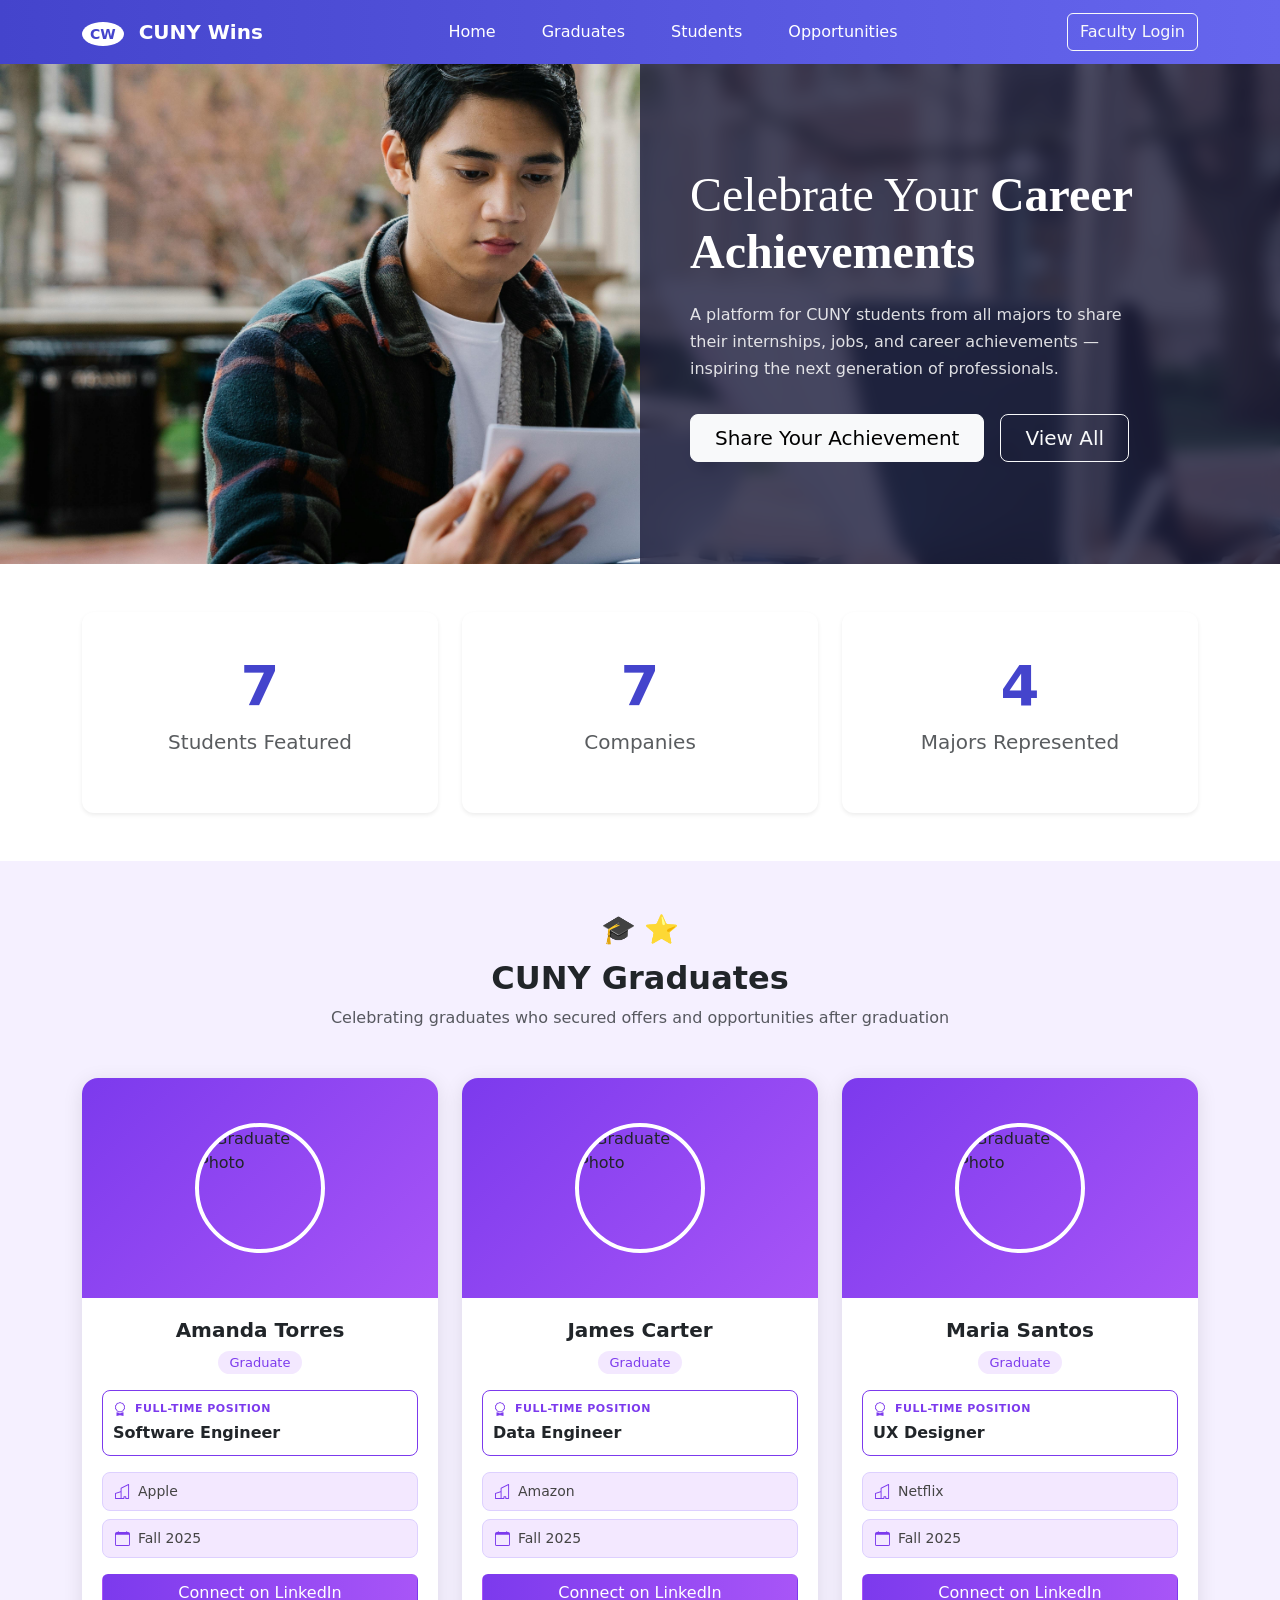
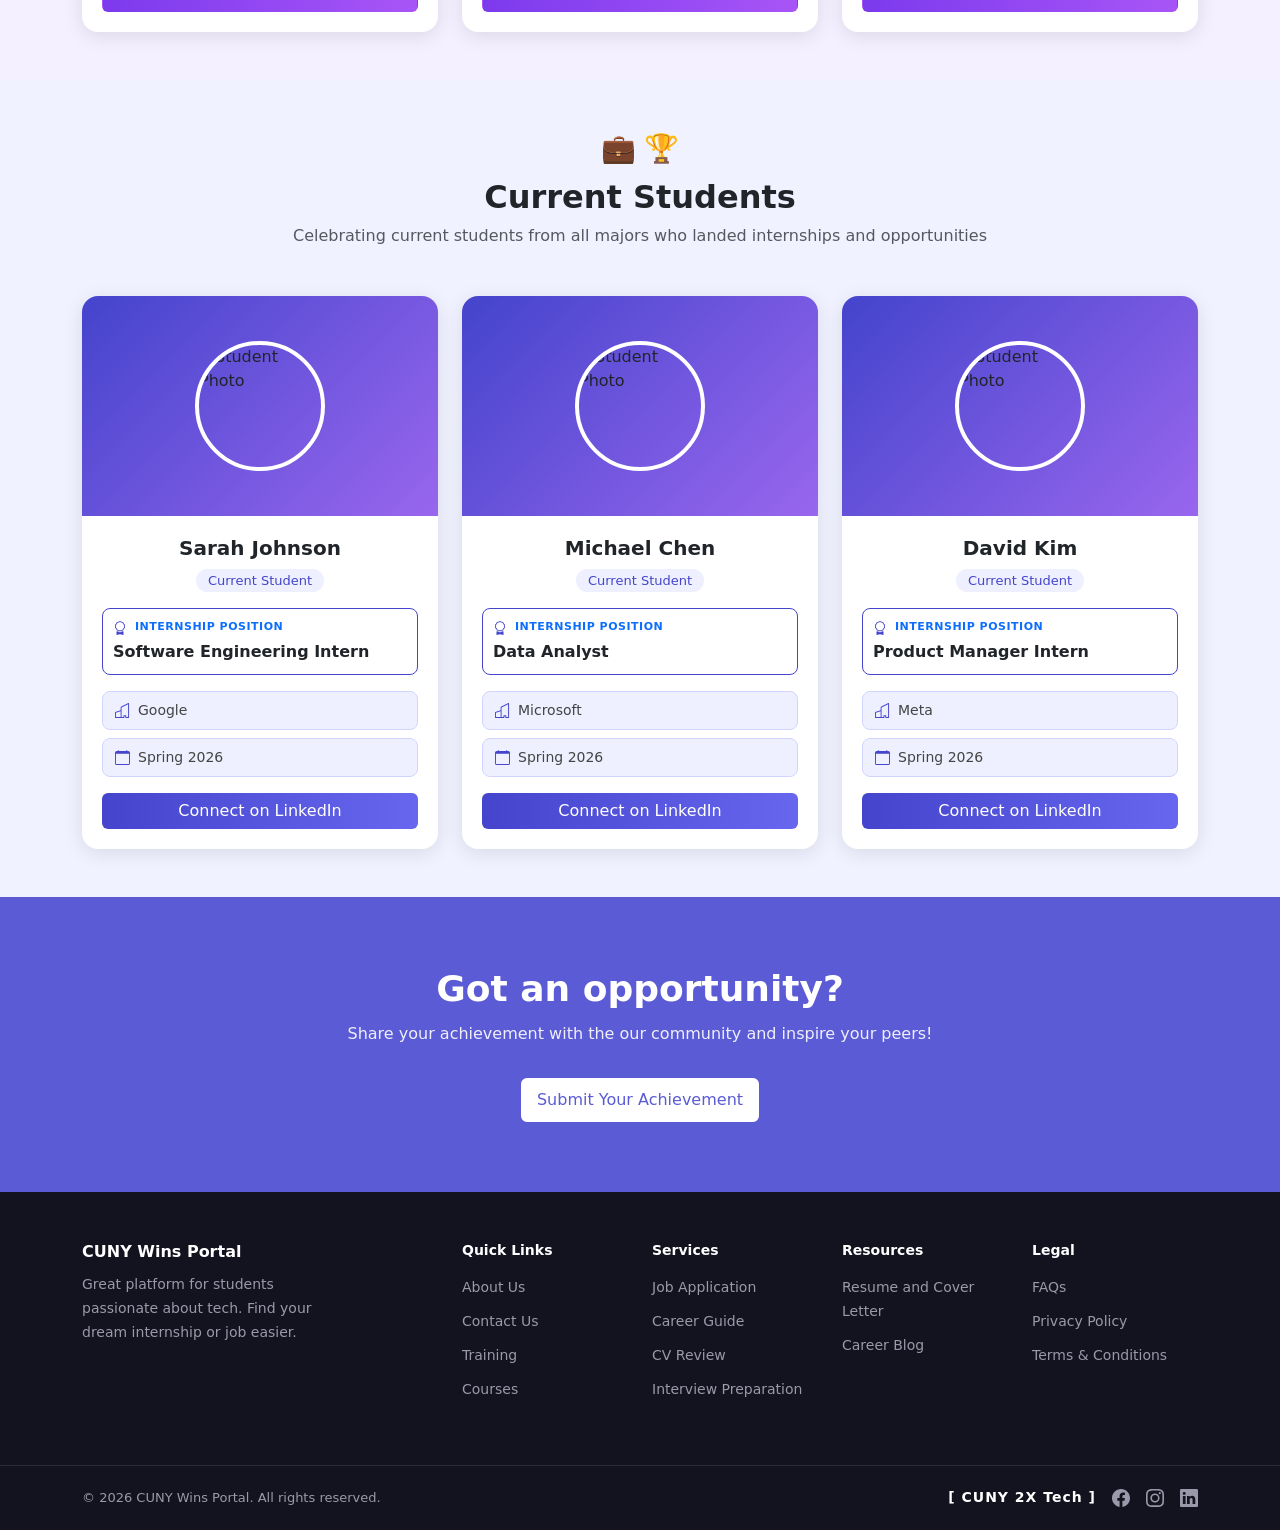
==== index.html @ 423f64ce "Initial commit — CUNY Wins Portal HTML/CSS complete" ====
<!DOCTYPE html>
<html lang="en">
<head>
    <meta charset="UTF-8">
    <meta name="viewport" content="width=device-width, initial-scale=1.0">
    <title>CUNY WINS</title>
    <link rel="stylesheet" href="style.css">
    <link href="https://cdn.jsdelivr.net/npm/bootstrap@5.3.8/dist/css/bootstrap.min.css" rel="stylesheet"
        integrity="sha384-sRIl4kxILFvY47J16cr9ZwB07vP4J8+LH7qKQnuqkuIAvNWLzeN8tE5YBujZqJLB" crossorigin="anonymous">
</head>
<body>

    <!---NAVBAR SECTION-->
    <nav class="navbar navbar-expand-lg" id="mainNavbar">
        <div class="container">
          <a class="navbar-brand" href="#home">
            <span class="cw-logo">CW</span> CUNY Wins
          </a>
          <button class="navbar-toggler" type="button" data-bs-toggle="collapse"
            data-bs-target="#navbarNav" aria-controls="navbarNav"
            aria-expanded="false" aria-label="Toggle navigation">
            <span class="navbar-toggler-icon"></span>
          </button>
          <div class="collapse navbar-collapse" id="navbarNav">
            <ul class="navbar-nav mx-auto">
              <li class="nav-item"><a class="nav-link" href="#home">Home</a></li>
              <li class="nav-item"><a class="nav-link" href="#graduates">Graduates</a></li>
              <li class="nav-item"><a class="nav-link" href="#students">Students</a></li>
              <li class="nav-item"><a class="nav-link" href="#metrics">Opportunities</a></li>
            </ul>
            <a href="login.html" class="btn btn-outline-light">Faculty Login</a>
          </div>
        </div>
    </nav>

    <!---HERO SECTION-->
    <section id="home" class="hero-section">
        <div class="container-fluid px-0">
            <div class="row g-0" style="min-height: 500px;">
                <div class="col-md-6 hero-left"></div>
                <div class="col-md-6 hero-right">
                    <div class="hero-content">
                        <h1 class="hero-title">
                            Celebrate Your <span class="hero-title-bold">Career Achievements</span>
                        </h1>
                        <p class="hero-description">
                            A platform for CUNY students from all majors to share 
                            their internships, jobs, and career achievements — 
                            inspiring the next generation of professionals.
                        </p>
                        <div class="d-flex gap-3">
                            <a href="submit.html" class="btn btn-light btn-lg px-4">Share Your Achievement</a>
                            <a href="#students" class="btn btn-outline-light btn-lg px-4">View All</a>
                        </div>
                    </div>
                </div>
            </div>
        </div>
    </section>

    <!-- METRICS SECTION -->
    <section id="metrics" class="py-5">
        <div class="container">
            <div class="row text-center g-4">
                <div class="col-md-4">
                    <div class="card border-0 shadow-sm p-4">
                        <div class="card-body">
                            <h1 class="fw-bold display-4 metric-number">7</h1>
                            <p class="text-muted fs-5">Students Featured</p>
                        </div>
                    </div>
                </div>
                <div class="col-md-4">
                    <div class="card border-0 shadow-sm p-4">
                        <div class="card-body">
                            <h1 class="fw-bold display-4 metric-number">7</h1>
                            <p class="text-muted fs-5">Companies</p>
                        </div>
                    </div>
                </div>
                <div class="col-md-4">
                    <div class="card border-0 shadow-sm p-4">
                        <div class="card-body">
                            <h1 class="fw-bold display-4 metric-number">4</h1>
                            <p class="text-muted fs-5">Majors Represented</p>
                        </div>
                    </div>
                </div>
            </div>
        </div>
    </section>

    <!-- GRADUATES SECTION -->
    <section id="graduates" class="py-5">
        <div class="container">
            <div class="text-center mb-5">
                <span class="fs-3">🎓 ⭐</span>
                <h2 class="fw-bold mt-2">CUNY Graduates</h2>
                <p class="text-muted">Celebrating graduates who secured offers and opportunities after graduation</p>
            </div>
            <div class="row g-4">

                <!-- Graduate Card 1 -->
                <div class="col-md-4">
                    <div class="graduate-card">
                        <div class="grad-card-top">
                            <img src="https://randomuser.me/api/portraits/women/68.jpg" alt="Graduate Photo" class="student-photo">
                        </div>
                        <div class="card-bottom">
                            <h5 class="fw-bold">Amanda Torres</h5>
                            <span class="badge-graduate">Graduate</span>
                            <div class="opportunity-box-grad mt-3">
                                <div class="d-flex align-items-center gap-2 mb-1">
                                    <svg xmlns="http://www.w3.org/2000/svg" width="14" height="14" fill="#7c3aed" viewBox="0 0 16 16">
                                        <path d="M9.669.864 8 0 6.331.864l-1.858.282-.842 1.68-1.337 1.32L2.6 6l-.306 1.854 1.337 1.32.842 1.68 1.858.282L8 12l1.669-.864 1.858-.282.842-1.68 1.337-1.32L13.4 6l.306-1.854-1.337-1.32-.842-1.68zm1.196 1.193.684 1.365 1.086 1.072L12.387 6l.248 1.506-1.086 1.072-.684 1.365-1.51.229L8 10.874l-1.355-.702-1.51-.229-.684-1.365-1.086-1.072L3.614 6l-.25-1.506 1.087-1.072.684-1.365 1.51-.229L8 1.126l1.356.702z"/>
                                        <path d="M4 11.794V16l4-1 4 1v-4.206l-2.018.306L8 13.126 6.018 12.1z"/>
                                    </svg>
                                    <small class="fw-bold grad-label" style="font-size: 11px; letter-spacing: 0.5px;">FULL-TIME POSITION</small>
                                </div>
                                <p class="fw-bold mb-0">Software Engineer</p>
                            </div>
                            <div class="card-info-row card-info-grad mt-3">
                                <svg xmlns="http://www.w3.org/2000/svg" width="15" height="15" fill="#7c3aed" viewBox="0 0 16 16">
                                    <path d="M14.763.075A.5.5 0 0 1 15 .5v15a.5.5 0 0 1-.5.5h-3a.5.5 0 0 1-.5-.5V14h-1v1.5a.5.5 0 0 1-.5.5h-9a.5.5 0 0 1-.5-.5V10a.5.5 0 0 1 .342-.474L6 7.64V4.5a.5.5 0 0 1 .276-.447l8-4a.5.5 0 0 1 .487.022M6 8.694 1 10.36V15h5zM7 15h2v-1.5a.5.5 0 0 1 .5-.5h2a.5.5 0 0 1 .5.5V15h2V1.309l-7 3.5z"/>
                                </svg>
                                <span>Apple</span>
                            </div>
                            <div class="card-info-row card-info-grad mt-2 mb-3">
                                <svg xmlns="http://www.w3.org/2000/svg" width="15" height="15" fill="#7c3aed" viewBox="0 0 16 16">
                                    <path d="M3.5 0a.5.5 0 0 1 .5.5V1h8V.5a.5.5 0 0 1 1 0V1h1a2 2 0 0 1 2 2v11a2 2 0 0 1-2 2H2a2 2 0 0 1-2-2V3a2 2 0 0 1 2-2h1V.5a.5.5 0 0 1 .5-.5M1 4v10a1 1 0 0 0 1 1h12a1 1 0 0 0 1-1V4z"/>
                                </svg>
                                <span>Fall 2025</span>
                            </div>
                            <a href="#" class="btn btn-grad w-100">Connect on LinkedIn</a>
                        </div>
                    </div>
                </div>

                <!-- Graduate Card 2 -->
                <div class="col-md-4">
                    <div class="graduate-card">
                        <div class="grad-card-top">
                            <img src="https://randomuser.me/api/portraits/men/78.jpg" alt="Graduate Photo" class="student-photo">
                        </div>
                        <div class="card-bottom">
                            <h5 class="fw-bold">James Carter</h5>
                            <span class="badge-graduate">Graduate</span>
                            <div class="opportunity-box-grad mt-3">
                                <div class="d-flex align-items-center gap-2 mb-1">
                                    <svg xmlns="http://www.w3.org/2000/svg" width="14" height="14" fill="#7c3aed" viewBox="0 0 16 16">
                                        <path d="M9.669.864 8 0 6.331.864l-1.858.282-.842 1.68-1.337 1.32L2.6 6l-.306 1.854 1.337 1.32.842 1.68 1.858.282L8 12l1.669-.864 1.858-.282.842-1.68 1.337-1.32L13.4 6l.306-1.854-1.337-1.32-.842-1.68zm1.196 1.193.684 1.365 1.086 1.072L12.387 6l.248 1.506-1.086 1.072-.684 1.365-1.51.229L8 10.874l-1.355-.702-1.51-.229-.684-1.365-1.086-1.072L3.614 6l-.25-1.506 1.087-1.072.684-1.365 1.51-.229L8 1.126l1.356.702z"/>
                                        <path d="M4 11.794V16l4-1 4 1v-4.206l-2.018.306L8 13.126 6.018 12.1z"/>
                                    </svg>
                                    <small class="fw-bold grad-label" style="font-size: 11px; letter-spacing: 0.5px;">FULL-TIME POSITION</small>
                                </div>
                                <p class="fw-bold mb-0">Data Engineer</p>
                            </div>
                            <div class="card-info-row card-info-grad mt-3">
                                <svg xmlns="http://www.w3.org/2000/svg" width="15" height="15" fill="#7c3aed" viewBox="0 0 16 16">
                                    <path d="M14.763.075A.5.5 0 0 1 15 .5v15a.5.5 0 0 1-.5.5h-3a.5.5 0 0 1-.5-.5V14h-1v1.5a.5.5 0 0 1-.5.5h-9a.5.5 0 0 1-.5-.5V10a.5.5 0 0 1 .342-.474L6 7.64V4.5a.5.5 0 0 1 .276-.447l8-4a.5.5 0 0 1 .487.022M6 8.694 1 10.36V15h5zM7 15h2v-1.5a.5.5 0 0 1 .5-.5h2a.5.5 0 0 1 .5.5V15h2V1.309l-7 3.5z"/>
                                </svg>
                                <span>Amazon</span>
                            </div>
                            <div class="card-info-row card-info-grad mt-2 mb-3">
                                <svg xmlns="http://www.w3.org/2000/svg" width="15" height="15" fill="#7c3aed" viewBox="0 0 16 16">
                                    <path d="M3.5 0a.5.5 0 0 1 .5.5V1h8V.5a.5.5 0 0 1 1 0V1h1a2 2 0 0 1 2 2v11a2 2 0 0 1-2 2H2a2 2 0 0 1-2-2V3a2 2 0 0 1 2-2h1V.5a.5.5 0 0 1 .5-.5M1 4v10a1 1 0 0 0 1 1h12a1 1 0 0 0 1-1V4z"/>
                                </svg>
                                <span>Fall 2025</span>
                            </div>
                            <a href="#" class="btn btn-grad w-100">Connect on LinkedIn</a>
                        </div>
                    </div>
                </div>

                <!-- Graduate Card 3 -->
                <div class="col-md-4">
                    <div class="graduate-card">
                        <div class="grad-card-top">
                            <img src="https://randomuser.me/api/portraits/women/90.jpg" alt="Graduate Photo" class="student-photo">
                        </div>
                        <div class="card-bottom">
                            <h5 class="fw-bold">Maria Santos</h5>
                            <span class="badge-graduate">Graduate</span>
                            <div class="opportunity-box-grad mt-3">
                                <div class="d-flex align-items-center gap-2 mb-1">
                                    <svg xmlns="http://www.w3.org/2000/svg" width="14" height="14" fill="#7c3aed" viewBox="0 0 16 16">
                                        <path d="M9.669.864 8 0 6.331.864l-1.858.282-.842 1.68-1.337 1.32L2.6 6l-.306 1.854 1.337 1.32.842 1.68 1.858.282L8 12l1.669-.864 1.858-.282.842-1.68 1.337-1.32L13.4 6l.306-1.854-1.337-1.32-.842-1.68zm1.196 1.193.684 1.365 1.086 1.072L12.387 6l.248 1.506-1.086 1.072-.684 1.365-1.51.229L8 10.874l-1.355-.702-1.51-.229-.684-1.365-1.086-1.072L3.614 6l-.25-1.506 1.087-1.072.684-1.365 1.51-.229L8 1.126l1.356.702z"/>
                                        <path d="M4 11.794V16l4-1 4 1v-4.206l-2.018.306L8 13.126 6.018 12.1z"/>
                                    </svg>
                                    <small class="fw-bold grad-label" style="font-size: 11px; letter-spacing: 0.5px;">FULL-TIME POSITION</small>
                                </div>
                                <p class="fw-bold mb-0">UX Designer</p>
                            </div>
                            <div class="card-info-row card-info-grad mt-3">
                                <svg xmlns="http://www.w3.org/2000/svg" width="15" height="15" fill="#7c3aed" viewBox="0 0 16 16">
                                    <path d="M14.763.075A.5.5 0 0 1 15 .5v15a.5.5 0 0 1-.5.5h-3a.5.5 0 0 1-.5-.5V14h-1v1.5a.5.5 0 0 1-.5.5h-9a.5.5 0 0 1-.5-.5V10a.5.5 0 0 1 .342-.474L6 7.64V4.5a.5.5 0 0 1 .276-.447l8-4a.5.5 0 0 1 .487.022M6 8.694 1 10.36V15h5zM7 15h2v-1.5a.5.5 0 0 1 .5-.5h2a.5.5 0 0 1 .5.5V15h2V1.309l-7 3.5z"/>
                                </svg>
                                <span>Netflix</span>
                            </div>
                            <div class="card-info-row card-info-grad mt-2 mb-3">
                                <svg xmlns="http://www.w3.org/2000/svg" width="15" height="15" fill="#7c3aed" viewBox="0 0 16 16">
                                    <path d="M3.5 0a.5.5 0 0 1 .5.5V1h8V.5a.5.5 0 0 1 1 0V1h1a2 2 0 0 1 2 2v11a2 2 0 0 1-2 2H2a2 2 0 0 1-2-2V3a2 2 0 0 1 2-2h1V.5a.5.5 0 0 1 .5-.5M1 4v10a1 1 0 0 0 1 1h12a1 1 0 0 0 1-1V4z"/>
                                </svg>
                                <span>Fall 2025</span>
                            </div>
                            <a href="#" class="btn btn-grad w-100">Connect on LinkedIn</a>
                        </div>
                    </div>
                </div>

            </div>
        </div>
    </section>

    <!---STUDENTS CARDS SECTION-->
    <section id="students" class="py-5">
        <div class="container">
            <div class="text-center mb-5">
                <span class="fs-3">💼 🏆</span>
                <h2 class="fw-bold mt-2">Current Students</h2>
                <p class="text-muted">Celebrating current students from all majors who landed internships and opportunities</p>
            </div>
            <div class="row g-4">

                <!-- Card 1 -->
                <div class="col-md-4">
                    <div class="student-card">
                        <div class="card-top">
                            <img src="https://randomuser.me/api/portraits/women/44.jpg" alt="Student Photo" class="student-photo">
                        </div>
                        <div class="card-bottom">
                            <h5 class="fw-bold">Sarah Johnson</h5>
                            <span class="badge-student">Current Student</span>
                            <div class="opportunity-box mt-3">
                                <div class="d-flex align-items-center gap-2 mb-1">
                                    <svg xmlns="http://www.w3.org/2000/svg" width="14" height="14" fill="#4444cc" viewBox="0 0 16 16">
                                        <path d="M9.669.864 8 0 6.331.864l-1.858.282-.842 1.68-1.337 1.32L2.6 6l-.306 1.854 1.337 1.32.842 1.68 1.858.282L8 12l1.669-.864 1.858-.282.842-1.68 1.337-1.32L13.4 6l.306-1.854-1.337-1.32-.842-1.68zm1.196 1.193.684 1.365 1.086 1.072L12.387 6l.248 1.506-1.086 1.072-.684 1.365-1.51.229L8 10.874l-1.355-.702-1.51-.229-.684-1.365-1.086-1.072L3.614 6l-.25-1.506 1.087-1.072.684-1.365 1.51-.229L8 1.126l1.356.702z"/>
                                        <path d="M4 11.794V16l4-1 4 1v-4.206l-2.018.306L8 13.126 6.018 12.1z"/>
                                    </svg>
                                    <small class="text-primary fw-bold" style="font-size: 11px; letter-spacing: 0.5px;">INTERNSHIP POSITION</small>
                                </div>
                                <p class="fw-bold mb-0">Software Engineering Intern</p>
                            </div>
                            <div class="card-info-row card-info-student mt-3">
                                <svg xmlns="http://www.w3.org/2000/svg" width="15" height="15" fill="#4444cc" viewBox="0 0 16 16">
                                    <path d="M14.763.075A.5.5 0 0 1 15 .5v15a.5.5 0 0 1-.5.5h-3a.5.5 0 0 1-.5-.5V14h-1v1.5a.5.5 0 0 1-.5.5h-9a.5.5 0 0 1-.5-.5V10a.5.5 0 0 1 .342-.474L6 7.64V4.5a.5.5 0 0 1 .276-.447l8-4a.5.5 0 0 1 .487.022M6 8.694 1 10.36V15h5zM7 15h2v-1.5a.5.5 0 0 1 .5-.5h2a.5.5 0 0 1 .5.5V15h2V1.309l-7 3.5z"/>
                                </svg>
                                <span>Google</span>
                            </div>
                            <div class="card-info-row card-info-student mt-2 mb-3">
                                <svg xmlns="http://www.w3.org/2000/svg" width="15" height="15" fill="#4444cc" viewBox="0 0 16 16">
                                    <path d="M3.5 0a.5.5 0 0 1 .5.5V1h8V.5a.5.5 0 0 1 1 0V1h1a2 2 0 0 1 2 2v11a2 2 0 0 1-2 2H2a2 2 0 0 1-2-2V3a2 2 0 0 1 2-2h1V.5a.5.5 0 0 1 .5-.5M1 4v10a1 1 0 0 0 1 1h12a1 1 0 0 0 1-1V4z"/>
                                </svg>
                                <span>Spring 2026</span>
                            </div>
                            <a href="#" class="btn btn-primary w-100">Connect on LinkedIn</a>
                        </div>
                    </div>
                </div>

                <!-- Card 2 -->
                <div class="col-md-4">
                    <div class="student-card">
                        <div class="card-top">
                            <img src="https://randomuser.me/api/portraits/men/32.jpg" alt="Student Photo" class="student-photo">
                        </div>
                        <div class="card-bottom">
                            <h5 class="fw-bold">Michael Chen</h5>
                            <span class="badge-student">Current Student</span>
                            <div class="opportunity-box mt-3">
                                <div class="d-flex align-items-center gap-2 mb-1">
                                    <svg xmlns="http://www.w3.org/2000/svg" width="14" height="14" fill="#4444cc" viewBox="0 0 16 16">
                                        <path d="M9.669.864 8 0 6.331.864l-1.858.282-.842 1.68-1.337 1.32L2.6 6l-.306 1.854 1.337 1.32.842 1.68 1.858.282L8 12l1.669-.864 1.858-.282.842-1.68 1.337-1.32L13.4 6l.306-1.854-1.337-1.32-.842-1.68zm1.196 1.193.684 1.365 1.086 1.072L12.387 6l.248 1.506-1.086 1.072-.684 1.365-1.51.229L8 10.874l-1.355-.702-1.51-.229-.684-1.365-1.086-1.072L3.614 6l-.25-1.506 1.087-1.072.684-1.365 1.51-.229L8 1.126l1.356.702z"/>
                                        <path d="M4 11.794V16l4-1 4 1v-4.206l-2.018.306L8 13.126 6.018 12.1z"/>
                                    </svg>
                                    <small class="text-primary fw-bold" style="font-size: 11px; letter-spacing: 0.5px;">INTERNSHIP POSITION</small>
                                </div>
                                <p class="fw-bold mb-0">Data Analyst</p>
                            </div>
                            <div class="card-info-row card-info-student mt-3">
                                <svg xmlns="http://www.w3.org/2000/svg" width="15" height="15" fill="#4444cc" viewBox="0 0 16 16">
                                    <path d="M14.763.075A.5.5 0 0 1 15 .5v15a.5.5 0 0 1-.5.5h-3a.5.5 0 0 1-.5-.5V14h-1v1.5a.5.5 0 0 1-.5.5h-9a.5.5 0 0 1-.5-.5V10a.5.5 0 0 1 .342-.474L6 7.64V4.5a.5.5 0 0 1 .276-.447l8-4a.5.5 0 0 1 .487.022M6 8.694 1 10.36V15h5zM7 15h2v-1.5a.5.5 0 0 1 .5-.5h2a.5.5 0 0 1 .5.5V15h2V1.309l-7 3.5z"/>
                                </svg>
                                <span>Microsoft</span>
                            </div>
                            <div class="card-info-row card-info-student mt-2 mb-3">
                                <svg xmlns="http://www.w3.org/2000/svg" width="15" height="15" fill="#4444cc" viewBox="0 0 16 16">
                                    <path d="M3.5 0a.5.5 0 0 1 .5.5V1h8V.5a.5.5 0 0 1 1 0V1h1a2 2 0 0 1 2 2v11a2 2 0 0 1-2 2H2a2 2 0 0 1-2-2V3a2 2 0 0 1 2-2h1V.5a.5.5 0 0 1 .5-.5M1 4v10a1 1 0 0 0 1 1h12a1 1 0 0 0 1-1V4z"/>
                                </svg>
                                <span>Spring 2026</span>
                            </div>
                            <a href="#" class="btn btn-primary w-100">Connect on LinkedIn</a>
                        </div>
                    </div>
                </div>

                <!-- Card 3 -->
                <div class="col-md-4">
                    <div class="student-card">
                        <div class="card-top">
                            <img src="https://randomuser.me/api/portraits/men/55.jpg" alt="Student Photo" class="student-photo">
                        </div>
                        <div class="card-bottom">
                            <h5 class="fw-bold">David Kim</h5>
                            <span class="badge-student">Current Student</span>
                            <div class="opportunity-box mt-3">
                                <div class="d-flex align-items-center gap-2 mb-1">
                                    <svg xmlns="http://www.w3.org/2000/svg" width="14" height="14" fill="#4444cc" viewBox="0 0 16 16">
                                        <path d="M9.669.864 8 0 6.331.864l-1.858.282-.842 1.68-1.337 1.32L2.6 6l-.306 1.854 1.337 1.32.842 1.68 1.858.282L8 12l1.669-.864 1.858-.282.842-1.68 1.337-1.32L13.4 6l.306-1.854-1.337-1.32-.842-1.68zm1.196 1.193.684 1.365 1.086 1.072L12.387 6l.248 1.506-1.086 1.072-.684 1.365-1.51.229L8 10.874l-1.355-.702-1.51-.229-.684-1.365-1.086-1.072L3.614 6l-.25-1.506 1.087-1.072.684-1.365 1.51-.229L8 1.126l1.356.702z"/>
                                        <path d="M4 11.794V16l4-1 4 1v-4.206l-2.018.306L8 13.126 6.018 12.1z"/>
                                    </svg>
                                    <small class="text-primary fw-bold" style="font-size: 11px; letter-spacing: 0.5px;">INTERNSHIP POSITION</small>
                                </div>
                                <p class="fw-bold mb-0">Product Manager Intern</p>
                            </div>
                            <div class="card-info-row card-info-student mt-3">
                                <svg xmlns="http://www.w3.org/2000/svg" width="15" height="15" fill="#4444cc" viewBox="0 0 16 16">
                                    <path d="M14.763.075A.5.5 0 0 1 15 .5v15a.5.5 0 0 1-.5.5h-3a.5.5 0 0 1-.5-.5V14h-1v1.5a.5.5 0 0 1-.5.5h-9a.5.5 0 0 1-.5-.5V10a.5.5 0 0 1 .342-.474L6 7.64V4.5a.5.5 0 0 1 .276-.447l8-4a.5.5 0 0 1 .487.022M6 8.694 1 10.36V15h5zM7 15h2v-1.5a.5.5 0 0 1 .5-.5h2a.5.5 0 0 1 .5.5V15h2V1.309l-7 3.5z"/>
                                </svg>
                                <span>Meta</span>
                            </div>
                            <div class="card-info-row card-info-student mt-2 mb-3">
                                <svg xmlns="http://www.w3.org/2000/svg" width="15" height="15" fill="#4444cc" viewBox="0 0 16 16">
                                    <path d="M3.5 0a.5.5 0 0 1 .5.5V1h8V.5a.5.5 0 0 1 1 0V1h1a2 2 0 0 1 2 2v11a2 2 0 0 1-2 2H2a2 2 0 0 1-2-2V3a2 2 0 0 1 2-2h1V.5a.5.5 0 0 1 .5-.5M1 4v10a1 1 0 0 0 1 1h12a1 1 0 0 0 1-1V4z"/>
                                </svg>
                                <span>Spring 2026</span>
                            </div>
                            <a href="#" class="btn btn-primary w-100">Connect on LinkedIn</a>
                        </div>
                    </div>
                </div>

            </div>
        </div>
    </section>

    <!-- CTA SECTION -->
    <section id="cta">
        <div class="container text-center">
            <h2 class="cta-title">Got an opportunity?</h2>
            <p class="cta-subtitle">Share your achievement with the our community and inspire your peers!</p>
            <a href="submit.html" class="btn cta-btn">Submit Your Achievement</a>
        </div>
    </section>

    <!-- FOOTER -->
    <footer>
        <div class="footer-main">
            <div class="container">
                <div class="row">
                    <div class="col-lg-3 col-md-6 mb-4">
                        <h5 class="footer-brand">CUNY Wins Portal</h5>
                        <p class="footer-desc">Great platform for students passionate about tech. Find your dream internship or job easier.</p>
                    </div>
                    <div class="col-lg-2 col-md-6 mb-4 offset-lg-1">
                        <h6 class="footer-heading">Quick Links</h6>
                        <ul class="footer-links">
                            <li><a href="#">About Us</a></li>
                            <li><a href="#">Contact Us</a></li>
                            <li><a href="#">Training</a></li>
                            <li><a href="#">Courses</a></li>
                        </ul>
                    </div>
                    <div class="col-lg-2 col-md-6 mb-4">
                        <h6 class="footer-heading">Services</h6>
                        <ul class="footer-links">
                            <li><a href="#">Job Application</a></li>
                            <li><a href="#">Career Guide</a></li>
                            <li><a href="#">CV Review</a></li>
                            <li><a href="#">Interview Preparation</a></li>
                        </ul>
                    </div>
                    <div class="col-lg-2 col-md-6 mb-4">
                        <h6 class="footer-heading">Resources</h6>
                        <ul class="footer-links">
                            <li><a href="#">Resume and Cover Letter</a></li>
                            <li><a href="#">Career Blog</a></li>
                        </ul>
                    </div>
                    <div class="col-lg-2 col-md-6 mb-4">
                        <h6 class="footer-heading">Legal</h6>
                        <ul class="footer-links">
                            <li><a href="#">FAQs</a></li>
                            <li><a href="#">Privacy Policy</a></li>
                            <li><a href="#">Terms &amp; Conditions</a></li>
                        </ul>
                    </div>
                </div>
            </div>
        </div>
        <div class="footer-bottom">
            <div class="container d-flex justify-content-between align-items-center">
                <p class="footer-copy mb-0">© 2026 CUNY Wins Portal. All rights reserved.</p>
                <div class="d-flex align-items-center gap-3">
                    <span class="cuny-logo">[ CUNY 2X Tech ]</span>
                    <a href="#" class="social-icon">
                        <svg xmlns="http://www.w3.org/2000/svg" width="18" height="18" fill="currentColor" viewBox="0 0 16 16">
                            <path d="M16 8.049c0-4.446-3.582-8.05-8-8.05C3.58 0-.002 3.603-.002 8.05c0 4.017 2.926 7.347 6.75 7.951v-5.625h-2.03V8.05H6.75V6.275c0-2.017 1.195-3.131 3.022-3.131.876 0 1.791.157 1.791.157v1.98h-1.009c-.993 0-1.303.621-1.303 1.258v1.51h2.218l-.354 2.326H9.25V16c3.824-.604 6.75-3.934 6.75-7.951"/>
                        </svg>
                    </a>
                    <a href="#" class="social-icon">
                        <svg xmlns="http://www.w3.org/2000/svg" width="18" height="18" fill="currentColor" viewBox="0 0 16 16">
                            <path d="M8 0C5.829 0 5.556.01 4.703.048 3.85.088 3.269.222 2.76.42a3.9 3.9 0 0 0-1.417.923A3.9 3.9 0 0 0 .42 2.76C.222 3.268.087 3.85.048 4.7.01 5.555 0 5.827 0 8.001c0 2.172.01 2.444.048 3.297.04.852.174 1.433.372 1.942.205.526.478.972.923 1.417.444.445.89.719 1.416.923.51.198 1.09.333 1.942.372C5.555 15.99 5.827 16 8 16s2.444-.01 3.298-.048c.851-.04 1.434-.174 1.943-.372a3.9 3.9 0 0 0 1.416-.923c.445-.445.718-.891.923-1.417.197-.509.332-1.09.372-1.942C15.99 10.445 16 10.173 16 8s-.01-2.445-.048-3.299c-.04-.851-.175-1.433-.372-1.941a3.9 3.9 0 0 0-.923-1.417A3.9 3.9 0 0 0 13.24.42c-.51-.198-1.092-.333-1.943-.372C10.443.01 10.172 0 7.998 0zm-.717 1.442h.718c2.136 0 2.389.007 3.232.046.78.035 1.204.166 1.486.275.373.145.64.319.92.599s.453.546.598.92c.11.281.24.705.275 1.485.039.843.047 1.096.047 3.231s-.008 2.389-.047 3.232c-.035.78-.166 1.203-.275 1.485a2.5 2.5 0 0 1-.599.919c-.28.28-.546.453-.92.598-.28.11-.704.24-1.485.276-.843.038-1.096.047-3.232.047s-2.39-.009-3.233-.047c-.78-.036-1.203-.166-1.485-.276a2.5 2.5 0 0 1-.92-.598 2.5 2.5 0 0 1-.6-.92c-.109-.281-.24-.705-.275-1.485-.038-.843-.046-1.096-.046-3.233s.008-2.388.046-3.231c.036-.78.166-1.204.276-1.486.145-.373.319-.64.599-.92s.546-.453.92-.598c.282-.11.705-.24 1.485-.276.738-.034 1.024-.044 2.515-.045zm4.988 1.328a.96.96 0 1 0 0 1.92.96.96 0 0 0 0-1.92m-4.27 1.122a4.109 4.109 0 1 0 0 8.217 4.109 4.109 0 0 0 0-8.217m0 1.441a2.667 2.667 0 1 1 0 5.334 2.667 2.667 0 0 1 0-5.334"/>
                        </svg>
                    </a>
                    <a href="#" class="social-icon">
                        <svg xmlns="http://www.w3.org/2000/svg" width="18" height="18" fill="currentColor" viewBox="0 0 16 16">
                            <path d="M0 1.146C0 .513.526 0 1.175 0h13.65C15.474 0 16 .513 16 1.146v13.708c0 .633-.526 1.146-1.175 1.146H1.175C.526 16 0 15.633 0 14.854zm4.943 12.248V6.169H2.542v7.225zm-1.2-8.212c.837 0 1.358-.554 1.358-1.248-.015-.709-.52-1.248-1.342-1.248S2.4 3.226 2.4 3.934c0 .694.521 1.248 1.327 1.248zm4.908 8.212V9.359c0-.216.016-.432.08-.586.173-.431.568-.878 1.232-.878.869 0 1.216.662 1.216 1.634v3.865h2.401V9.25c0-2.22-1.184-3.252-2.764-3.252-1.274 0-1.845.7-2.165 1.193v.025h-.016l.016-.025V6.169h-2.4c.03.678 0 7.225 0 7.225z"/>
                        </svg>
                    </a>
                </div>
            </div>
        </div>
    </footer>

    <script src="https://cdn.jsdelivr.net/npm/bootstrap@5.3.8/dist/js/bootstrap.bundle.min.js"
        integrity="sha384-FKyoEForCGlyvwx9Hj09JcYn3nv7wiPVlz7YYwJrWVcXK/BmnVDxM+D2scQbITxI"
        crossorigin="anonymous"></script>
</body>
</html>
---- style.css ----
/* ============================================
   NAVBAR
   ============================================ */
   #mainNavbar {
    background: linear-gradient(90deg, #4444cc, #6666ee);
    padding: 12px 0;
  }
  
  .cw-logo {
    background: white;
    color: #4444cc;
    font-weight: 900;
    padding: 4px 8px;
    border-radius: 50%;
    margin-right: 8px;
    font-size: 14px;
  }
  
  .nav-item {
    margin: 0 15px;
  }
  
  .navbar-brand {
    color: white !important;
    font-weight: 700;
  }
  
  .nav-link {
    color: white !important;
  }
  
  .nav-link:hover {
    color: rgba(255, 255, 255, 0.75) !important;
  }
  
  /* ============================================
     HERO SECTION
     ============================================ */
  .hero-section {
    position: relative;
    min-height: 500px;
    display: flex;
    align-items: center;
    overflow: hidden;
  }
  
  .hero-section::before {
    content: '';
    position: absolute;
    top: 0;
    left: 0;
    width: 100%;
    height: 100%;
    background-image: url('./assets/image/hero-bg.jpg');
    background-size: cover;
    background-position: center;
    z-index: 0;
  }
  
  .hero-left {
    position: relative;
    z-index: 1;
    min-height: 500px;
  }
  
  .hero-right {
    position: relative;
    z-index: 1;
    min-height: 500px;
    display: flex;
    align-items: center;
  }
  
  .hero-right::before {
    content: '';
    position: absolute;
    top: 0;
    left: 0;
    width: 100%;
    height: 100%;
    background: rgba(30, 30, 60, 0.80);
    backdrop-filter: blur(8px);
    -webkit-backdrop-filter: blur(8px);
    z-index: -1;
  }
  
  .hero-content {
    padding: 60px 50px;
    position: relative;
    z-index: 2;
  }
  
  .hero-title {
    font-family: Georgia, serif;
    font-size: 48px;
    font-weight: 400;
    color: white;
    line-height: 1.2;
    margin-bottom: 20px;
  }
  
  .hero-title-bold {
    font-weight: 700;
  }
  
  .hero-description {
    font-size: 16px;
    color: rgba(255, 255, 255, 0.85);
    line-height: 1.7;
    margin-bottom: 32px;
    max-width: 450px;
  }
  
  /* ============================================
     METRICS SECTION
     ============================================ */
  .metric-number {
    color: #4444cc;
  }
  
  #metrics .card {
    border-radius: 12px;
    transition: transform 0.2s;
  }
  
  #metrics .card:hover {
    transform: translateY(-5px);
  }
  
  /* ============================================
     GRADUATES SECTION
     ============================================ */
  #graduates {
    background: #f5f0ff;
  }
  
  .graduate-card {
    border-radius: 16px;
    overflow: hidden;
    box-shadow: 0 4px 20px rgba(0, 0, 0, 0.1);
    background: white;
  }
  
  .grad-card-top {
    background: linear-gradient(135deg, #7c3aed, #a855f7);
    padding: 30px;
    display: flex;
    justify-content: center;
    align-items: center;
    height: 220px;
  }
  
  .badge-graduate {
    background: #f3e8ff;
    color: #7c3aed;
    padding: 4px 12px;
    border-radius: 20px;
    font-size: 13px;
  }
  
  .opportunity-box-grad {
    border: 1.5px solid #7c3aed;
    border-radius: 8px;
    padding: 10px;
    text-align: left;
  }
  
  .grad-label {
    color: #7c3aed;
    font-size: 11px;
    letter-spacing: 0.5px;
  }
  
  .btn-grad {
    background: linear-gradient(90deg, #7c3aed, #a855f7);
    color: white !important;
    border: none;
    border-radius: 8px;
  }
  
  .btn-grad:hover {
    background: linear-gradient(90deg, #6d28d9, #9333ea);
    color: white !important;
  }
  
  /* ============================================
     STUDENTS SECTION
     ============================================ */
  #students {
    background: #f0f2ff;
  }
  
  .student-card {
    border-radius: 16px;
    overflow: hidden;
    box-shadow: 0 4px 20px rgba(0, 0, 0, 0.1);
    background: white;
  }
  
  .card-top {
    background: linear-gradient(135deg, #4444cc, #9966ee);
    padding: 30px;
    display: flex;
    justify-content: center;
    align-items: center;
    height: 220px;
  }
  
  .student-photo {
    width: 130px;
    height: 130px;
    border-radius: 50%;
    border: 4px solid white;
    object-fit: cover;
  }
  
  .card-bottom {
    padding: 20px;
    text-align: center;
  }
  
  .badge-student {
    background: #eef0ff;
    color: #4444cc;
    padding: 4px 12px;
    border-radius: 20px;
    font-size: 13px;
  }
  
  .opportunity-box {
    border: 1.5px solid #4444cc;
    border-radius: 8px;
    padding: 10px;
    text-align: left;
  }
  
  /* Company and Date rows — base */
  .card-info-row {
    display: flex;
    align-items: center;
    gap: 8px;
    color: #444;
    font-size: 14px;
    border-radius: 8px;
    padding: 8px 12px;
  }
  
  /* Student cards — light blue background */
  .card-info-student {
    background: #eef0ff;
    border: 1.5px solid #d0d4ff;
  }
  
  /* Graduate cards — light purple background */
  .card-info-grad {
    background: #f3e8ff;
    border: 1.5px solid #ddd0ff;
  }
  
  .btn-primary {
    background: linear-gradient(90deg, #4444cc, #6666ee) !important;
    border: none !important;
    border-radius: 8px;
  }
  
  .btn-primary:hover {
    background: linear-gradient(90deg, #3333bb, #5555dd) !important;
  }
  
  /* ============================================
     CTA SECTION
     ============================================ */
  #cta {
    background: #5b5bd6;
    padding: 70px 0;
    text-align: center;
  }
  
  .cta-title {
    font-size: 36px;
    font-weight: 700;
    color: white;
    margin-bottom: 12px;
  }
  
  .cta-subtitle {
    font-size: 16px;
    color: rgba(255, 255, 255, 0.9);
    margin-bottom: 32px;
  }
  
  .cta-btn {
    background: white !important;
    color: #5b5bd6 !important;
    border: 4px solid white !important;
    padding: 12px 32px;
    font-size: 15px;
    border-radius: 6px;
    transition: all 0.2s;
  }
  
  .cta-btn:hover {
    background: #e8e8e8 !important;
    border-color: #e8e8e8 !important;
    color: #5b5bd6 !important;
  }
  
  /* ============================================
     FOOTER
     ============================================ */
  footer {
    background: #13131f;
  }
  
  .footer-main {
    padding: 50px 0 30px;
  }
  
  .footer-brand {
    color: white;
    font-weight: 700;
    font-size: 16px;
    margin-bottom: 12px;
  }
  
  .footer-desc {
    color: #9999aa;
    font-size: 14px;
    line-height: 1.7;
  }
  
  .footer-heading {
    color: white;
    font-weight: 600;
    font-size: 14px;
    margin-bottom: 16px;
    text-transform: none;
  }
  
  .footer-links {
    list-style: none;
    padding: 0;
    margin: 0;
  }
  
  .footer-links li {
    margin-bottom: 10px;
  }
  
  .footer-links a {
    color: #9999aa;
    text-decoration: none;
    font-size: 14px;
    transition: color 0.2s;
  }
  
  .footer-links a:hover {
    color: white;
  }
  
  .footer-bottom {
    border-top: 1px solid #2a2a3a;
    padding: 20px 0;
  }
  
  .footer-copy {
    color: #9999aa;
    font-size: 13px;
  }
  
  .cuny-logo {
    color: white;
    font-weight: 700;
    font-size: 14px;
    letter-spacing: 1px;
  }
  
  .social-icon {
    color: #9999aa;
    transition: color 0.2s;
  }
  
  .social-icon:hover {
    color: white;
  }
  
  /* ============================================
     RESPONSIVE — MOBILE (0 - 575px)
     ============================================ */
  @media (max-width: 575px) {
  
    .hero-left {
      min-height: 300px;
    }
  
    .hero-right {
      min-height: auto;
    }
  
    .hero-content {
      padding: 40px 24px;
    }
  
    .hero-title {
      font-size: 28px;
    }
  
    .hero-description {
      font-size: 14px;
    }
  
    .hero-content .d-flex {
      flex-direction: column;
      gap: 12px !important;
    }
  
    .hero-content .btn {
      width: 100%;
      text-align: center;
    }
  
    .cta-title {
      font-size: 24px;
    }
  
    .cta-subtitle {
      font-size: 14px;
      padding: 0 10px;
    }
  
    .cta-btn {
      width: 80%;
    }
  
    .footer-bottom .container {
      flex-direction: column;
      gap: 16px;
      text-align: center;
    }
  }
  
  /* ============================================
     RESPONSIVE — TABLET (576px - 991px)
     ============================================ */
  @media (max-width: 991px) {
  
    .hero-title {
      font-size: 36px;
    }
  
    .hero-content {
      padding: 50px 30px;
    }
  
    .footer-bottom .container {
      flex-direction: column;
      gap: 16px;
      text-align: center;
    }
  }
  
  /* ============================================
     RESPONSIVE — LAPTOP (992px - 1199px)
     ============================================ */
  @media (max-width: 1199px) {
  
    .hero-title {
      font-size: 40px;
    }
  }
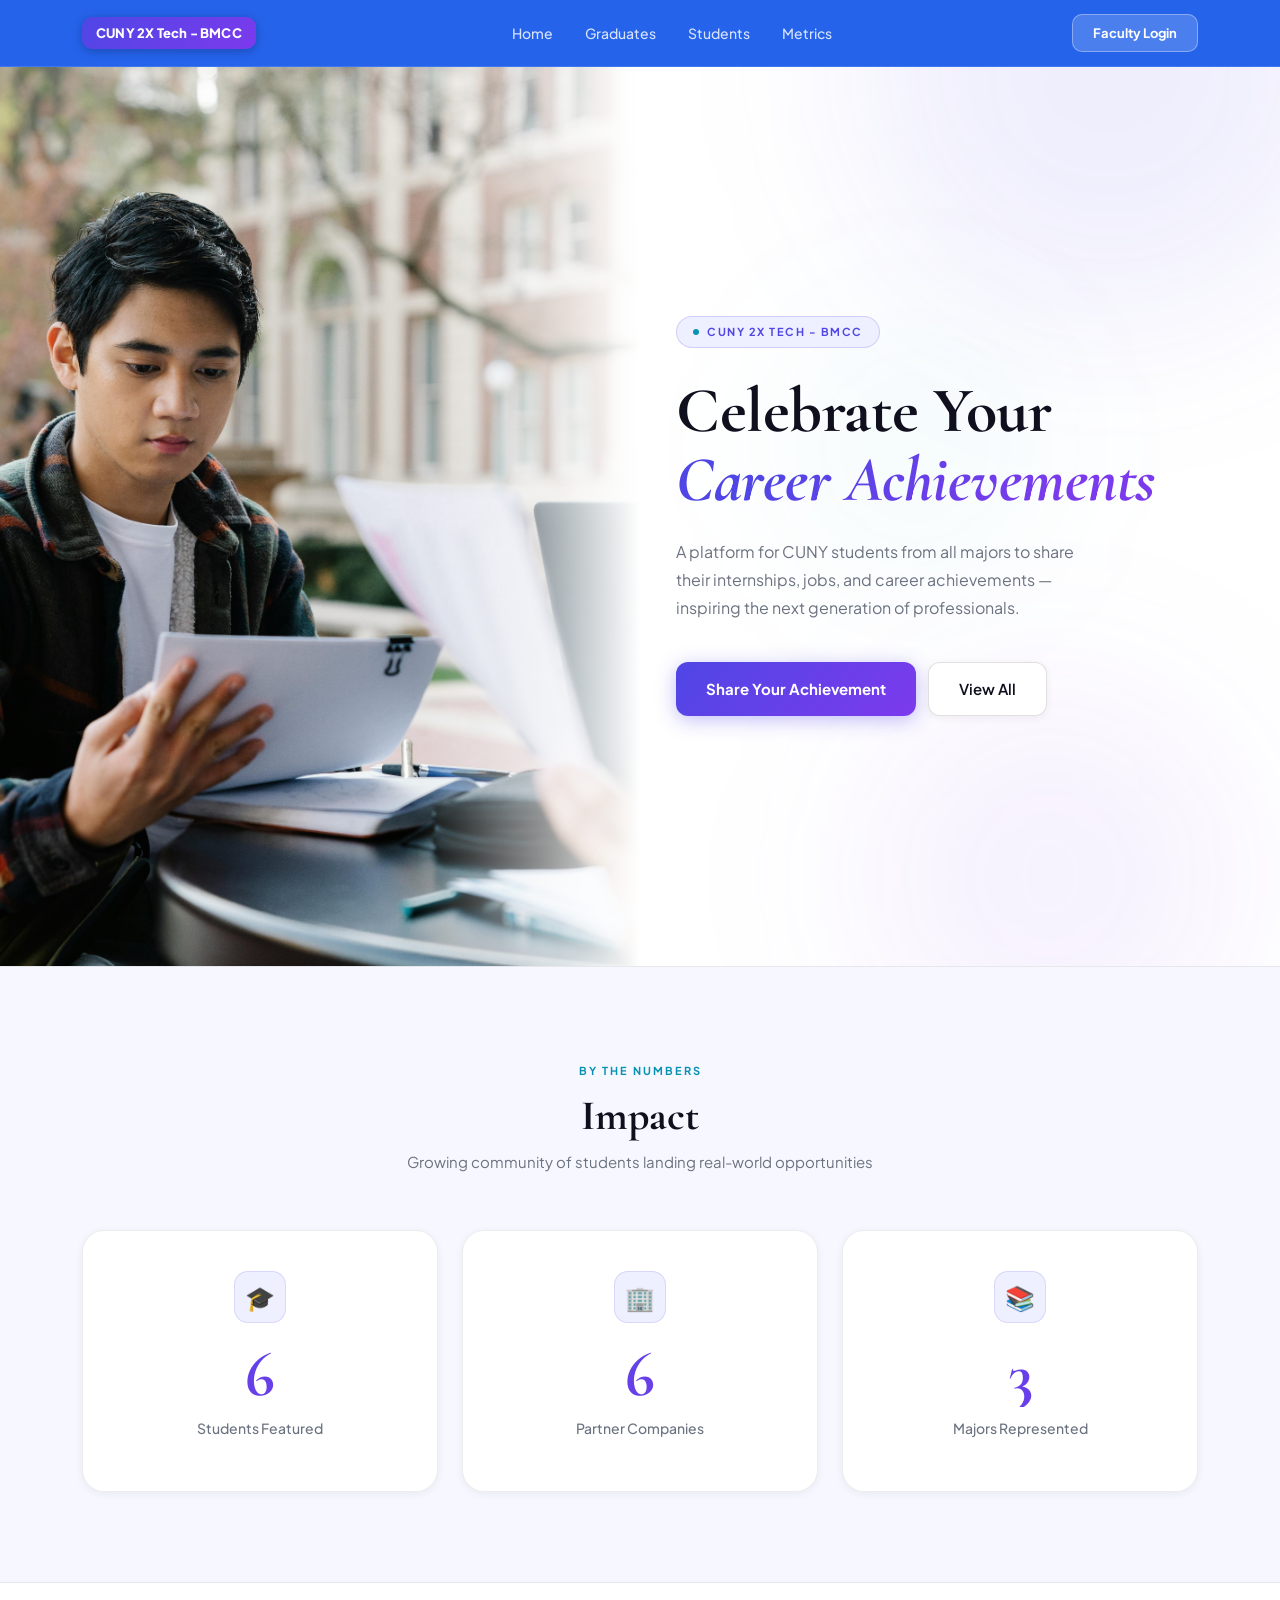
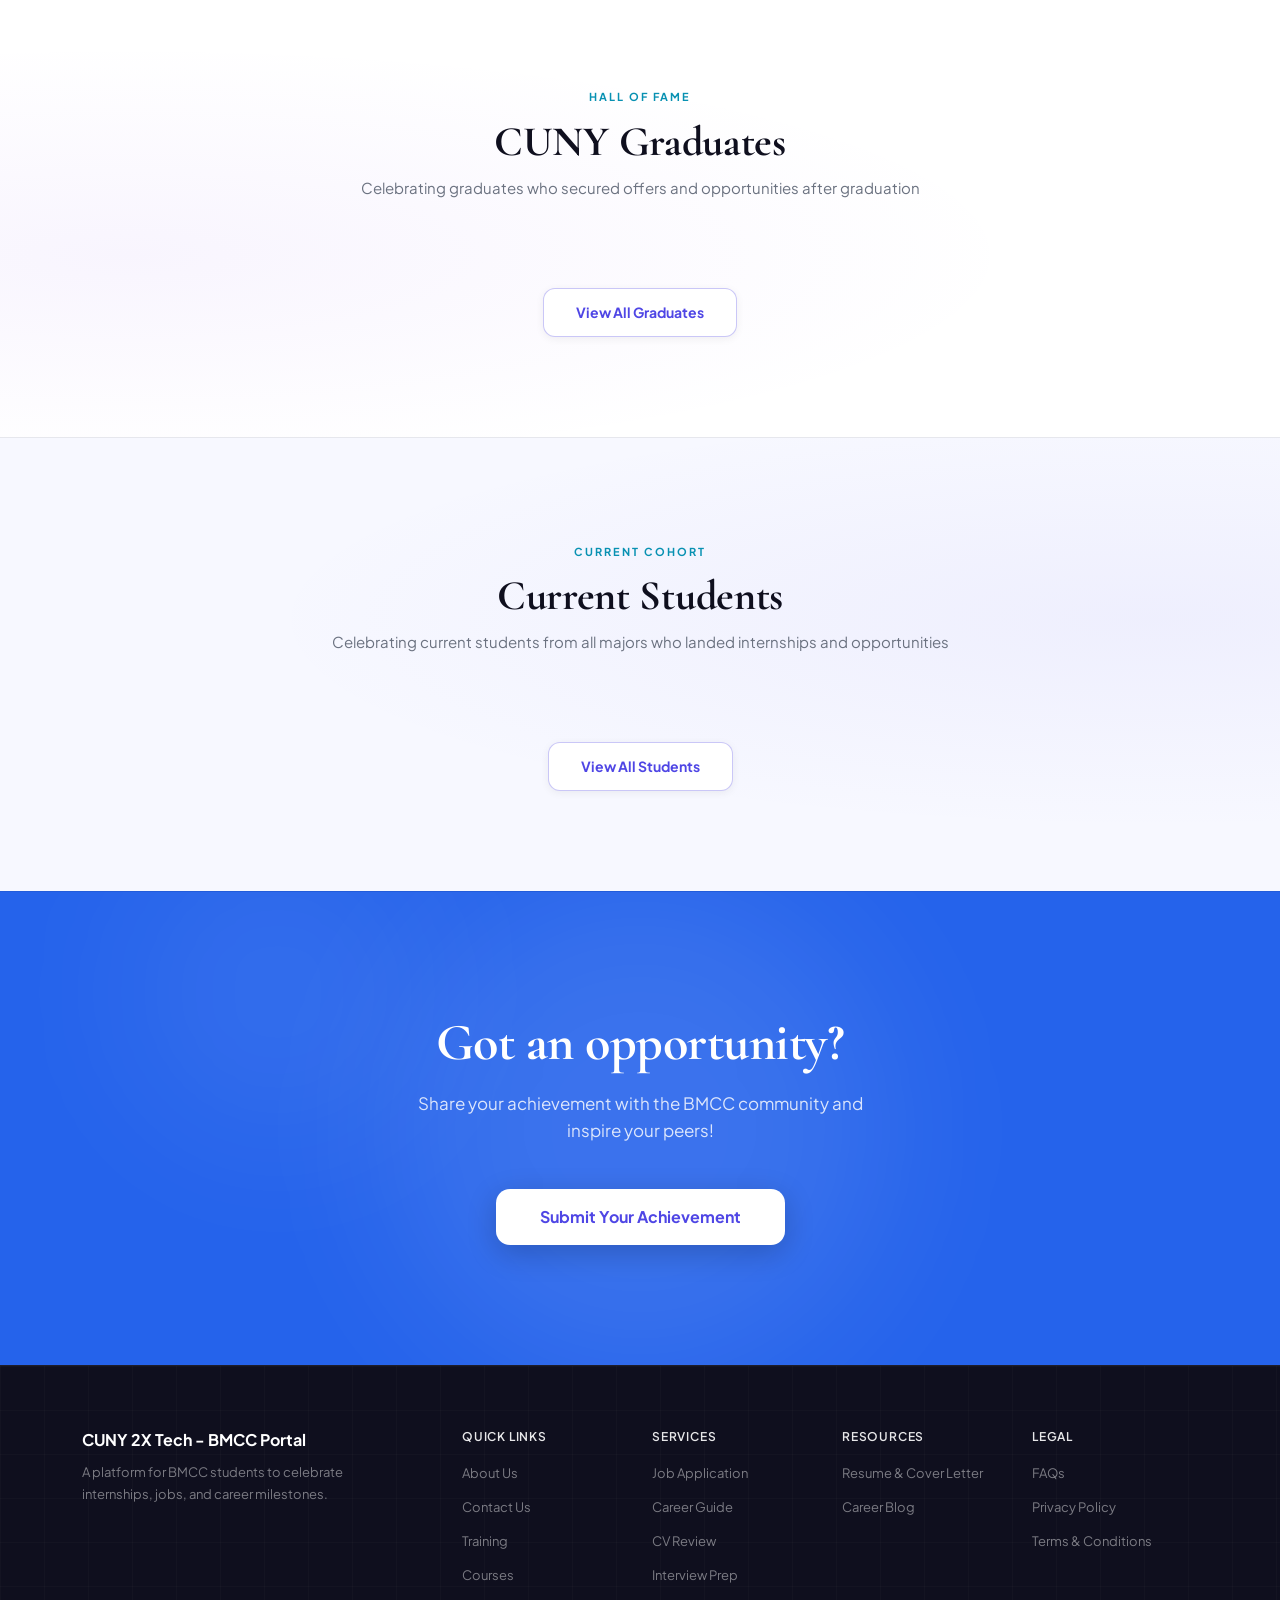
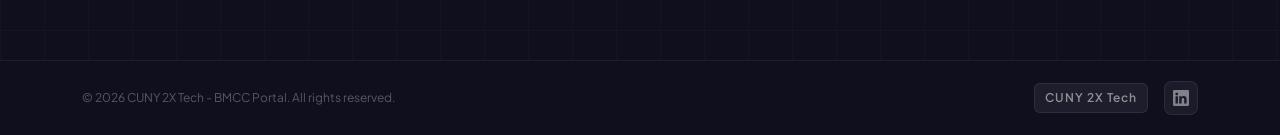
==== commit 20eecf20: "Add students page, pagination, dynamic cards, dashboard fix, view all buttons" ====
--- a/index.html
+++ b/index.html
@@ -1,420 +1,229 @@
 <!DOCTYPE html>
 <html lang="en">
 <head>
-    <meta charset="UTF-8">
-    <meta name="viewport" content="width=device-width, initial-scale=1.0">
-    <title>CUNY WINS</title>
-    <link rel="stylesheet" href="style.css">
-    <link href="https://cdn.jsdelivr.net/npm/bootstrap@5.3.8/dist/css/bootstrap.min.css" rel="stylesheet"
-        integrity="sha384-sRIl4kxILFvY47J16cr9ZwB07vP4J8+LH7qKQnuqkuIAvNWLzeN8tE5YBujZqJLB" crossorigin="anonymous">
+  <meta charset="UTF-8">
+  <meta name="viewport" content="width=device-width, initial-scale=1.0">
+  <title>CUNY 2X Tech - BMCC — Achievement Portal</title>
+
+  <!-- Google Fonts -->
+  <link rel="preconnect" href="https://fonts.googleapis.com">
+  <link rel="preconnect" href="https://fonts.gstatic.com" crossorigin>
+  <link href="https://fonts.googleapis.com/css2?family=Cormorant+Garamond:ital,wght@0,400;0,600;0,700;1,400;1,600&family=Plus+Jakarta+Sans:wght@400;500;600;700;800&display=swap" rel="stylesheet">
+
+  <!-- Bootstrap -->
+  <link href="https://cdn.jsdelivr.net/npm/bootstrap@5.3.8/dist/css/bootstrap.min.css" rel="stylesheet"
+    integrity="sha384-sRIl4kxILFvY47J16cr9ZwB07vP4J8+LH7qKQnuqkuIAvNWLzeN8tE5YBujZqJLB" crossorigin="anonymous">
+
+  <link rel="stylesheet" href="style.css">
 </head>
 <body>
 
-    <!---NAVBAR SECTION-->
-    <nav class="navbar navbar-expand-lg" id="mainNavbar">
-        <div class="container">
-          <a class="navbar-brand" href="#home">
-            <span class="cw-logo">CW</span> CUNY Wins
+  <!-- NAVBAR -->
+  <nav class="navbar navbar-expand-lg" id="mainNavbar">
+    <div class="container">
+      <a class="navbar-brand" href="#home">
+        <span class="brand-name">CUNY 2X Tech - BMCC</span>
+      </a>
+      <button class="navbar-toggler" type="button" data-bs-toggle="collapse"
+        data-bs-target="#navbarNav" aria-controls="navbarNav"
+        aria-expanded="false" aria-label="Toggle navigation">
+        <span class="navbar-toggler-icon"></span>
+      </button>
+      <div class="collapse navbar-collapse" id="navbarNav">
+        <ul class="navbar-nav mx-auto">
+          <li class="nav-item"><a class="nav-link" href="#home">Home</a></li>
+          <li class="nav-item"><a class="nav-link" href="#graduates">Graduates</a></li>
+          <li class="nav-item"><a class="nav-link" href="#students">Students</a></li>
+          <li class="nav-item"><a class="nav-link" href="#metrics">Metrics</a></li>
+        </ul>
+        <a href="login.html" class="btn-faculty-login">Faculty Login</a>
+      </div>
+    </div>
+  </nav>
+
+  <!-- HERO SECTION -->
+  <section id="home" class="hero-section">
+    <div class="hero-orbs" aria-hidden="true">
+      <div class="orb orb-1"></div>
+      <div class="orb orb-2"></div>
+      <div class="orb orb-3"></div>
+    </div>
+    <div class="container-fluid px-0">
+      <div class="row g-0" style="min-height: 100vh;">
+        <div class="col-md-6 hero-left"></div>
+        <div class="col-md-6 hero-right">
+          <div class="hero-content">
+            <div class="hero-eyebrow">
+              <span class="eyebrow-dot"></span>
+              CUNY 2X Tech - BMCC
+            </div>
+            <h1 class="hero-title">
+              Celebrate Your<br><span class="hero-title-bold">Career Achievements</span>
+            </h1>
+            <p class="hero-description">
+              A platform for CUNY students from all majors to share
+              their internships, jobs, and career achievements —
+              inspiring the next generation of professionals.
+            </p>
+            <div class="hero-actions">
+              <a href="submit.html" class="btn-hero-primary">Share Your Achievement</a>
+              <a href="students.html" class="btn-hero-secondary">View All</a>
+            </div>
+          </div>
+        </div>
+      </div>
+    </div>
+  </section>
+
+  <!-- METRICS SECTION -->
+  <section id="metrics">
+    <div class="container">
+      <div class="metrics-header reveal">
+        <span class="section-eyebrow">By The Numbers</span>
+        <h2 class="section-title">Impact</h2>
+        <p class="section-sub">Growing community of students landing real-world opportunities</p>
+      </div>
+      <div class="row text-center g-4">
+        <div class="col-md-4 reveal delay-1">
+          <div class="metrics-card">
+            <div class="metric-icon">🎓</div>
+            <span class="metric-number" data-target="7">0</span>
+            <p class="metric-label">Students Featured</p>
+          </div>
+        </div>
+        <div class="col-md-4 reveal delay-2">
+          <div class="metrics-card">
+            <div class="metric-icon">🏢</div>
+            <span class="metric-number" data-target="7">0</span>
+            <p class="metric-label">Partner Companies</p>
+          </div>
+        </div>
+        <div class="col-md-4 reveal delay-3">
+          <div class="metrics-card">
+            <div class="metric-icon">📚</div>
+            <span class="metric-number" data-target="4">0</span>
+            <p class="metric-label">Majors Represented</p>
+          </div>
+        </div>
+      </div>
+    </div>
+  </section>
+
+  <!-- GRADUATES SECTION -->
+  <section id="graduates">
+    <div class="container">
+      <div class="section-header reveal">
+        <span class="section-eyebrow">Hall of Fame</span>
+        <h2 class="section-title">CUNY Graduates</h2>
+        <p class="section-sub">Celebrating graduates who secured offers and opportunities after graduation</p>
+      </div>
+
+      <!-- Cards loaded dynamically -->
+      <div class="row g-4" id="graduatesGrid"></div>
+
+      <!-- View All -->
+      <div class="text-center mt-5 reveal">
+        <a href="students.html" class="btn-view-all">View All Graduates</a>
+      </div>
+    </div>
+  </section>
+
+  <!-- STUDENTS SECTION -->
+  <section id="students">
+    <div class="container">
+      <div class="section-header reveal">
+        <span class="section-eyebrow">Current Cohort</span>
+        <h2 class="section-title">Current Students</h2>
+        <p class="section-sub">Celebrating current students from all majors who landed internships and opportunities</p>
+      </div>
+
+      <!-- Cards loaded dynamically -->
+      <div class="row g-4" id="studentsGrid"></div>
+
+      <!-- View All -->
+      <div class="text-center mt-5 reveal">
+        <a href="students.html" class="btn-view-all">View All Students</a>
+      </div>
+    </div>
+  </section>
+
+  <!-- CTA SECTION -->
+  <section id="cta">
+    <div class="cta-bg-orb cta-bg-orb-1" aria-hidden="true"></div>
+    <div class="cta-bg-orb cta-bg-orb-2" aria-hidden="true"></div>
+    <div class="cta-inner reveal">
+      <div class="container">
+        <h2 class="cta-title">Got an opportunity?</h2>
+        <p class="cta-subtitle">Share your achievement with the BMCC community and inspire your peers!</p>
+        <a href="submit.html" class="btn cta-btn">Submit Your Achievement</a>
+      </div>
+    </div>
+  </section>
+
+  <!-- FOOTER -->
+  <footer>
+    <div class="footer-main">
+      <div class="container">
+        <div class="row">
+          <div class="col-lg-3 col-md-6 mb-4">
+            <h5 class="footer-brand">CUNY 2X Tech - BMCC Portal</h5>
+            <p class="footer-desc">A platform for BMCC students to celebrate internships, jobs, and career milestones.</p>
+          </div>
+          <div class="col-lg-2 col-md-6 mb-4 offset-lg-1">
+            <h6 class="footer-heading">Quick Links</h6>
+            <ul class="footer-links">
+              <li><a href="#">About Us</a></li>
+              <li><a href="#">Contact Us</a></li>
+              <li><a href="#">Training</a></li>
+              <li><a href="#">Courses</a></li>
+            </ul>
+          </div>
+          <div class="col-lg-2 col-md-6 mb-4">
+            <h6 class="footer-heading">Services</h6>
+            <ul class="footer-links">
+              <li><a href="#">Job Application</a></li>
+              <li><a href="#">Career Guide</a></li>
+              <li><a href="#">CV Review</a></li>
+              <li><a href="#">Interview Prep</a></li>
+            </ul>
+          </div>
+          <div class="col-lg-2 col-md-6 mb-4">
+            <h6 class="footer-heading">Resources</h6>
+            <ul class="footer-links">
+              <li><a href="#">Resume &amp; Cover Letter</a></li>
+              <li><a href="#">Career Blog</a></li>
+            </ul>
+          </div>
+          <div class="col-lg-2 col-md-6 mb-4">
+            <h6 class="footer-heading">Legal</h6>
+            <ul class="footer-links">
+              <li><a href="#">FAQs</a></li>
+              <li><a href="#">Privacy Policy</a></li>
+              <li><a href="#">Terms &amp; Conditions</a></li>
+            </ul>
+          </div>
+        </div>
+      </div>
+    </div>
+    <div class="footer-bottom">
+      <div class="container d-flex justify-content-between align-items-center">
+        <p class="footer-copy mb-0">© 2026 CUNY 2X Tech - BMCC Portal. All rights reserved.</p>
+        <div class="d-flex align-items-center gap-3">
+          <span class="cuny-logo">CUNY 2X Tech</span>
+          <a href="#" class="social-icon" aria-label="LinkedIn">
+            <svg xmlns="http://www.w3.org/2000/svg" width="16" height="16" fill="currentColor" viewBox="0 0 16 16">
+              <path d="M0 1.146C0 .513.526 0 1.175 0h13.65C15.474 0 16 .513 16 1.146v13.708c0 .633-.526 1.146-1.175 1.146H1.175C.526 16 0 15.633 0 14.854zm4.943 12.248V6.169H2.542v7.225zm-1.2-8.212c.837 0 1.358-.554 1.358-1.248-.015-.709-.52-1.248-1.342-1.248S2.4 3.226 2.4 3.934c0 .694.521 1.248 1.327 1.248zm4.908 8.212V9.359c0-.216.016-.432.08-.586.173-.431.568-.878 1.232-.878.869 0 1.216.662 1.216 1.634v3.865h2.401V9.25c0-2.22-1.184-3.252-2.764-3.252-1.274 0-1.845.7-2.165 1.193v.025h-.016l.016-.025V6.169h-2.4c.03.678 0 7.225 0 7.225z"/>
+            </svg>
           </a>
-          <button class="navbar-toggler" type="button" data-bs-toggle="collapse"
-            data-bs-target="#navbarNav" aria-controls="navbarNav"
-            aria-expanded="false" aria-label="Toggle navigation">
-            <span class="navbar-toggler-icon"></span>
-          </button>
-          <div class="collapse navbar-collapse" id="navbarNav">
-            <ul class="navbar-nav mx-auto">
-              <li class="nav-item"><a class="nav-link" href="#home">Home</a></li>
-              <li class="nav-item"><a class="nav-link" href="#graduates">Graduates</a></li>
-              <li class="nav-item"><a class="nav-link" href="#students">Students</a></li>
-              <li class="nav-item"><a class="nav-link" href="#metrics">Opportunities</a></li>
-            </ul>
-            <a href="login.html" class="btn btn-outline-light">Faculty Login</a>
-          </div>
-        </div>
-    </nav>
-
-    <!---HERO SECTION-->
-    <section id="home" class="hero-section">
-        <div class="container-fluid px-0">
-            <div class="row g-0" style="min-height: 500px;">
-                <div class="col-md-6 hero-left"></div>
-                <div class="col-md-6 hero-right">
-                    <div class="hero-content">
-                        <h1 class="hero-title">
-                            Celebrate Your <span class="hero-title-bold">Career Achievements</span>
-                        </h1>
-                        <p class="hero-description">
-                            A platform for CUNY students from all majors to share 
-                            their internships, jobs, and career achievements — 
-                            inspiring the next generation of professionals.
-                        </p>
-                        <div class="d-flex gap-3">
-                            <a href="submit.html" class="btn btn-light btn-lg px-4">Share Your Achievement</a>
-                            <a href="#students" class="btn btn-outline-light btn-lg px-4">View All</a>
-                        </div>
-                    </div>
-                </div>
-            </div>
-        </div>
-    </section>
-
-    <!-- METRICS SECTION -->
-    <section id="metrics" class="py-5">
-        <div class="container">
-            <div class="row text-center g-4">
-                <div class="col-md-4">
-                    <div class="card border-0 shadow-sm p-4">
-                        <div class="card-body">
-                            <h1 class="fw-bold display-4 metric-number">7</h1>
-                            <p class="text-muted fs-5">Students Featured</p>
-                        </div>
-                    </div>
-                </div>
-                <div class="col-md-4">
-                    <div class="card border-0 shadow-sm p-4">
-                        <div class="card-body">
-                            <h1 class="fw-bold display-4 metric-number">7</h1>
-                            <p class="text-muted fs-5">Companies</p>
-                        </div>
-                    </div>
-                </div>
-                <div class="col-md-4">
-                    <div class="card border-0 shadow-sm p-4">
-                        <div class="card-body">
-                            <h1 class="fw-bold display-4 metric-number">4</h1>
-                            <p class="text-muted fs-5">Majors Represented</p>
-                        </div>
-                    </div>
-                </div>
-            </div>
-        </div>
-    </section>
-
-    <!-- GRADUATES SECTION -->
-    <section id="graduates" class="py-5">
-        <div class="container">
-            <div class="text-center mb-5">
-                <span class="fs-3">🎓 ⭐</span>
-                <h2 class="fw-bold mt-2">CUNY Graduates</h2>
-                <p class="text-muted">Celebrating graduates who secured offers and opportunities after graduation</p>
-            </div>
-            <div class="row g-4">
-
-                <!-- Graduate Card 1 -->
-                <div class="col-md-4">
-                    <div class="graduate-card">
-                        <div class="grad-card-top">
-                            <img src="https://randomuser.me/api/portraits/women/68.jpg" alt="Graduate Photo" class="student-photo">
-                        </div>
-                        <div class="card-bottom">
-                            <h5 class="fw-bold">Amanda Torres</h5>
-                            <span class="badge-graduate">Graduate</span>
-                            <div class="opportunity-box-grad mt-3">
-                                <div class="d-flex align-items-center gap-2 mb-1">
-                                    <svg xmlns="http://www.w3.org/2000/svg" width="14" height="14" fill="#7c3aed" viewBox="0 0 16 16">
-                                        <path d="M9.669.864 8 0 6.331.864l-1.858.282-.842 1.68-1.337 1.32L2.6 6l-.306 1.854 1.337 1.32.842 1.68 1.858.282L8 12l1.669-.864 1.858-.282.842-1.68 1.337-1.32L13.4 6l.306-1.854-1.337-1.32-.842-1.68zm1.196 1.193.684 1.365 1.086 1.072L12.387 6l.248 1.506-1.086 1.072-.684 1.365-1.51.229L8 10.874l-1.355-.702-1.51-.229-.684-1.365-1.086-1.072L3.614 6l-.25-1.506 1.087-1.072.684-1.365 1.51-.229L8 1.126l1.356.702z"/>
-                                        <path d="M4 11.794V16l4-1 4 1v-4.206l-2.018.306L8 13.126 6.018 12.1z"/>
-                                    </svg>
-                                    <small class="fw-bold grad-label" style="font-size: 11px; letter-spacing: 0.5px;">FULL-TIME POSITION</small>
-                                </div>
-                                <p class="fw-bold mb-0">Software Engineer</p>
-                            </div>
-                            <div class="card-info-row card-info-grad mt-3">
-                                <svg xmlns="http://www.w3.org/2000/svg" width="15" height="15" fill="#7c3aed" viewBox="0 0 16 16">
-                                    <path d="M14.763.075A.5.5 0 0 1 15 .5v15a.5.5 0 0 1-.5.5h-3a.5.5 0 0 1-.5-.5V14h-1v1.5a.5.5 0 0 1-.5.5h-9a.5.5 0 0 1-.5-.5V10a.5.5 0 0 1 .342-.474L6 7.64V4.5a.5.5 0 0 1 .276-.447l8-4a.5.5 0 0 1 .487.022M6 8.694 1 10.36V15h5zM7 15h2v-1.5a.5.5 0 0 1 .5-.5h2a.5.5 0 0 1 .5.5V15h2V1.309l-7 3.5z"/>
-                                </svg>
-                                <span>Apple</span>
-                            </div>
-                            <div class="card-info-row card-info-grad mt-2 mb-3">
-                                <svg xmlns="http://www.w3.org/2000/svg" width="15" height="15" fill="#7c3aed" viewBox="0 0 16 16">
-                                    <path d="M3.5 0a.5.5 0 0 1 .5.5V1h8V.5a.5.5 0 0 1 1 0V1h1a2 2 0 0 1 2 2v11a2 2 0 0 1-2 2H2a2 2 0 0 1-2-2V3a2 2 0 0 1 2-2h1V.5a.5.5 0 0 1 .5-.5M1 4v10a1 1 0 0 0 1 1h12a1 1 0 0 0 1-1V4z"/>
-                                </svg>
-                                <span>Fall 2025</span>
-                            </div>
-                            <a href="#" class="btn btn-grad w-100">Connect on LinkedIn</a>
-                        </div>
-                    </div>
-                </div>
-
-                <!-- Graduate Card 2 -->
-                <div class="col-md-4">
-                    <div class="graduate-card">
-                        <div class="grad-card-top">
-                            <img src="https://randomuser.me/api/portraits/men/78.jpg" alt="Graduate Photo" class="student-photo">
-                        </div>
-                        <div class="card-bottom">
-                            <h5 class="fw-bold">James Carter</h5>
-                            <span class="badge-graduate">Graduate</span>
-                            <div class="opportunity-box-grad mt-3">
-                                <div class="d-flex align-items-center gap-2 mb-1">
-                                    <svg xmlns="http://www.w3.org/2000/svg" width="14" height="14" fill="#7c3aed" viewBox="0 0 16 16">
-                                        <path d="M9.669.864 8 0 6.331.864l-1.858.282-.842 1.68-1.337 1.32L2.6 6l-.306 1.854 1.337 1.32.842 1.68 1.858.282L8 12l1.669-.864 1.858-.282.842-1.68 1.337-1.32L13.4 6l.306-1.854-1.337-1.32-.842-1.68zm1.196 1.193.684 1.365 1.086 1.072L12.387 6l.248 1.506-1.086 1.072-.684 1.365-1.51.229L8 10.874l-1.355-.702-1.51-.229-.684-1.365-1.086-1.072L3.614 6l-.25-1.506 1.087-1.072.684-1.365 1.51-.229L8 1.126l1.356.702z"/>
-                                        <path d="M4 11.794V16l4-1 4 1v-4.206l-2.018.306L8 13.126 6.018 12.1z"/>
-                                    </svg>
-                                    <small class="fw-bold grad-label" style="font-size: 11px; letter-spacing: 0.5px;">FULL-TIME POSITION</small>
-                                </div>
-                                <p class="fw-bold mb-0">Data Engineer</p>
-                            </div>
-                            <div class="card-info-row card-info-grad mt-3">
-                                <svg xmlns="http://www.w3.org/2000/svg" width="15" height="15" fill="#7c3aed" viewBox="0 0 16 16">
-                                    <path d="M14.763.075A.5.5 0 0 1 15 .5v15a.5.5 0 0 1-.5.5h-3a.5.5 0 0 1-.5-.5V14h-1v1.5a.5.5 0 0 1-.5.5h-9a.5.5 0 0 1-.5-.5V10a.5.5 0 0 1 .342-.474L6 7.64V4.5a.5.5 0 0 1 .276-.447l8-4a.5.5 0 0 1 .487.022M6 8.694 1 10.36V15h5zM7 15h2v-1.5a.5.5 0 0 1 .5-.5h2a.5.5 0 0 1 .5.5V15h2V1.309l-7 3.5z"/>
-                                </svg>
-                                <span>Amazon</span>
-                            </div>
-                            <div class="card-info-row card-info-grad mt-2 mb-3">
-                                <svg xmlns="http://www.w3.org/2000/svg" width="15" height="15" fill="#7c3aed" viewBox="0 0 16 16">
-                                    <path d="M3.5 0a.5.5 0 0 1 .5.5V1h8V.5a.5.5 0 0 1 1 0V1h1a2 2 0 0 1 2 2v11a2 2 0 0 1-2 2H2a2 2 0 0 1-2-2V3a2 2 0 0 1 2-2h1V.5a.5.5 0 0 1 .5-.5M1 4v10a1 1 0 0 0 1 1h12a1 1 0 0 0 1-1V4z"/>
-                                </svg>
-                                <span>Fall 2025</span>
-                            </div>
-                            <a href="#" class="btn btn-grad w-100">Connect on LinkedIn</a>
-                        </div>
-                    </div>
-                </div>
-
-                <!-- Graduate Card 3 -->
-                <div class="col-md-4">
-                    <div class="graduate-card">
-                        <div class="grad-card-top">
-                            <img src="https://randomuser.me/api/portraits/women/90.jpg" alt="Graduate Photo" class="student-photo">
-                        </div>
-                        <div class="card-bottom">
-                            <h5 class="fw-bold">Maria Santos</h5>
-                            <span class="badge-graduate">Graduate</span>
-                            <div class="opportunity-box-grad mt-3">
-                                <div class="d-flex align-items-center gap-2 mb-1">
-                                    <svg xmlns="http://www.w3.org/2000/svg" width="14" height="14" fill="#7c3aed" viewBox="0 0 16 16">
-                                        <path d="M9.669.864 8 0 6.331.864l-1.858.282-.842 1.68-1.337 1.32L2.6 6l-.306 1.854 1.337 1.32.842 1.68 1.858.282L8 12l1.669-.864 1.858-.282.842-1.68 1.337-1.32L13.4 6l.306-1.854-1.337-1.32-.842-1.68zm1.196 1.193.684 1.365 1.086 1.072L12.387 6l.248 1.506-1.086 1.072-.684 1.365-1.51.229L8 10.874l-1.355-.702-1.51-.229-.684-1.365-1.086-1.072L3.614 6l-.25-1.506 1.087-1.072.684-1.365 1.51-.229L8 1.126l1.356.702z"/>
-                                        <path d="M4 11.794V16l4-1 4 1v-4.206l-2.018.306L8 13.126 6.018 12.1z"/>
-                                    </svg>
-                                    <small class="fw-bold grad-label" style="font-size: 11px; letter-spacing: 0.5px;">FULL-TIME POSITION</small>
-                                </div>
-                                <p class="fw-bold mb-0">UX Designer</p>
-                            </div>
-                            <div class="card-info-row card-info-grad mt-3">
-                                <svg xmlns="http://www.w3.org/2000/svg" width="15" height="15" fill="#7c3aed" viewBox="0 0 16 16">
-                                    <path d="M14.763.075A.5.5 0 0 1 15 .5v15a.5.5 0 0 1-.5.5h-3a.5.5 0 0 1-.5-.5V14h-1v1.5a.5.5 0 0 1-.5.5h-9a.5.5 0 0 1-.5-.5V10a.5.5 0 0 1 .342-.474L6 7.64V4.5a.5.5 0 0 1 .276-.447l8-4a.5.5 0 0 1 .487.022M6 8.694 1 10.36V15h5zM7 15h2v-1.5a.5.5 0 0 1 .5-.5h2a.5.5 0 0 1 .5.5V15h2V1.309l-7 3.5z"/>
-                                </svg>
-                                <span>Netflix</span>
-                            </div>
-                            <div class="card-info-row card-info-grad mt-2 mb-3">
-                                <svg xmlns="http://www.w3.org/2000/svg" width="15" height="15" fill="#7c3aed" viewBox="0 0 16 16">
-                                    <path d="M3.5 0a.5.5 0 0 1 .5.5V1h8V.5a.5.5 0 0 1 1 0V1h1a2 2 0 0 1 2 2v11a2 2 0 0 1-2 2H2a2 2 0 0 1-2-2V3a2 2 0 0 1 2-2h1V.5a.5.5 0 0 1 .5-.5M1 4v10a1 1 0 0 0 1 1h12a1 1 0 0 0 1-1V4z"/>
-                                </svg>
-                                <span>Fall 2025</span>
-                            </div>
-                            <a href="#" class="btn btn-grad w-100">Connect on LinkedIn</a>
-                        </div>
-                    </div>
-                </div>
-
-            </div>
-        </div>
-    </section>
-
-    <!---STUDENTS CARDS SECTION-->
-    <section id="students" class="py-5">
-        <div class="container">
-            <div class="text-center mb-5">
-                <span class="fs-3">💼 🏆</span>
-                <h2 class="fw-bold mt-2">Current Students</h2>
-                <p class="text-muted">Celebrating current students from all majors who landed internships and opportunities</p>
-            </div>
-            <div class="row g-4">
-
-                <!-- Card 1 -->
-                <div class="col-md-4">
-                    <div class="student-card">
-                        <div class="card-top">
-                            <img src="https://randomuser.me/api/portraits/women/44.jpg" alt="Student Photo" class="student-photo">
-                        </div>
-                        <div class="card-bottom">
-                            <h5 class="fw-bold">Sarah Johnson</h5>
-                            <span class="badge-student">Current Student</span>
-                            <div class="opportunity-box mt-3">
-                                <div class="d-flex align-items-center gap-2 mb-1">
-                                    <svg xmlns="http://www.w3.org/2000/svg" width="14" height="14" fill="#4444cc" viewBox="0 0 16 16">
-                                        <path d="M9.669.864 8 0 6.331.864l-1.858.282-.842 1.68-1.337 1.32L2.6 6l-.306 1.854 1.337 1.32.842 1.68 1.858.282L8 12l1.669-.864 1.858-.282.842-1.68 1.337-1.32L13.4 6l.306-1.854-1.337-1.32-.842-1.68zm1.196 1.193.684 1.365 1.086 1.072L12.387 6l.248 1.506-1.086 1.072-.684 1.365-1.51.229L8 10.874l-1.355-.702-1.51-.229-.684-1.365-1.086-1.072L3.614 6l-.25-1.506 1.087-1.072.684-1.365 1.51-.229L8 1.126l1.356.702z"/>
-                                        <path d="M4 11.794V16l4-1 4 1v-4.206l-2.018.306L8 13.126 6.018 12.1z"/>
-                                    </svg>
-                                    <small class="text-primary fw-bold" style="font-size: 11px; letter-spacing: 0.5px;">INTERNSHIP POSITION</small>
-                                </div>
-                                <p class="fw-bold mb-0">Software Engineering Intern</p>
-                            </div>
-                            <div class="card-info-row card-info-student mt-3">
-                                <svg xmlns="http://www.w3.org/2000/svg" width="15" height="15" fill="#4444cc" viewBox="0 0 16 16">
-                                    <path d="M14.763.075A.5.5 0 0 1 15 .5v15a.5.5 0 0 1-.5.5h-3a.5.5 0 0 1-.5-.5V14h-1v1.5a.5.5 0 0 1-.5.5h-9a.5.5 0 0 1-.5-.5V10a.5.5 0 0 1 .342-.474L6 7.64V4.5a.5.5 0 0 1 .276-.447l8-4a.5.5 0 0 1 .487.022M6 8.694 1 10.36V15h5zM7 15h2v-1.5a.5.5 0 0 1 .5-.5h2a.5.5 0 0 1 .5.5V15h2V1.309l-7 3.5z"/>
-                                </svg>
-                                <span>Google</span>
-                            </div>
-                            <div class="card-info-row card-info-student mt-2 mb-3">
-                                <svg xmlns="http://www.w3.org/2000/svg" width="15" height="15" fill="#4444cc" viewBox="0 0 16 16">
-                                    <path d="M3.5 0a.5.5 0 0 1 .5.5V1h8V.5a.5.5 0 0 1 1 0V1h1a2 2 0 0 1 2 2v11a2 2 0 0 1-2 2H2a2 2 0 0 1-2-2V3a2 2 0 0 1 2-2h1V.5a.5.5 0 0 1 .5-.5M1 4v10a1 1 0 0 0 1 1h12a1 1 0 0 0 1-1V4z"/>
-                                </svg>
-                                <span>Spring 2026</span>
-                            </div>
-                            <a href="#" class="btn btn-primary w-100">Connect on LinkedIn</a>
-                        </div>
-                    </div>
-                </div>
-
-                <!-- Card 2 -->
-                <div class="col-md-4">
-                    <div class="student-card">
-                        <div class="card-top">
-                            <img src="https://randomuser.me/api/portraits/men/32.jpg" alt="Student Photo" class="student-photo">
-                        </div>
-                        <div class="card-bottom">
-                            <h5 class="fw-bold">Michael Chen</h5>
-                            <span class="badge-student">Current Student</span>
-                            <div class="opportunity-box mt-3">
-                                <div class="d-flex align-items-center gap-2 mb-1">
-                                    <svg xmlns="http://www.w3.org/2000/svg" width="14" height="14" fill="#4444cc" viewBox="0 0 16 16">
-                                        <path d="M9.669.864 8 0 6.331.864l-1.858.282-.842 1.68-1.337 1.32L2.6 6l-.306 1.854 1.337 1.32.842 1.68 1.858.282L8 12l1.669-.864 1.858-.282.842-1.68 1.337-1.32L13.4 6l.306-1.854-1.337-1.32-.842-1.68zm1.196 1.193.684 1.365 1.086 1.072L12.387 6l.248 1.506-1.086 1.072-.684 1.365-1.51.229L8 10.874l-1.355-.702-1.51-.229-.684-1.365-1.086-1.072L3.614 6l-.25-1.506 1.087-1.072.684-1.365 1.51-.229L8 1.126l1.356.702z"/>
-                                        <path d="M4 11.794V16l4-1 4 1v-4.206l-2.018.306L8 13.126 6.018 12.1z"/>
-                                    </svg>
-                                    <small class="text-primary fw-bold" style="font-size: 11px; letter-spacing: 0.5px;">INTERNSHIP POSITION</small>
-                                </div>
-                                <p class="fw-bold mb-0">Data Analyst</p>
-                            </div>
-                            <div class="card-info-row card-info-student mt-3">
-                                <svg xmlns="http://www.w3.org/2000/svg" width="15" height="15" fill="#4444cc" viewBox="0 0 16 16">
-                                    <path d="M14.763.075A.5.5 0 0 1 15 .5v15a.5.5 0 0 1-.5.5h-3a.5.5 0 0 1-.5-.5V14h-1v1.5a.5.5 0 0 1-.5.5h-9a.5.5 0 0 1-.5-.5V10a.5.5 0 0 1 .342-.474L6 7.64V4.5a.5.5 0 0 1 .276-.447l8-4a.5.5 0 0 1 .487.022M6 8.694 1 10.36V15h5zM7 15h2v-1.5a.5.5 0 0 1 .5-.5h2a.5.5 0 0 1 .5.5V15h2V1.309l-7 3.5z"/>
-                                </svg>
-                                <span>Microsoft</span>
-                            </div>
-                            <div class="card-info-row card-info-student mt-2 mb-3">
-                                <svg xmlns="http://www.w3.org/2000/svg" width="15" height="15" fill="#4444cc" viewBox="0 0 16 16">
-                                    <path d="M3.5 0a.5.5 0 0 1 .5.5V1h8V.5a.5.5 0 0 1 1 0V1h1a2 2 0 0 1 2 2v11a2 2 0 0 1-2 2H2a2 2 0 0 1-2-2V3a2 2 0 0 1 2-2h1V.5a.5.5 0 0 1 .5-.5M1 4v10a1 1 0 0 0 1 1h12a1 1 0 0 0 1-1V4z"/>
-                                </svg>
-                                <span>Spring 2026</span>
-                            </div>
-                            <a href="#" class="btn btn-primary w-100">Connect on LinkedIn</a>
-                        </div>
-                    </div>
-                </div>
-
-                <!-- Card 3 -->
-                <div class="col-md-4">
-                    <div class="student-card">
-                        <div class="card-top">
-                            <img src="https://randomuser.me/api/portraits/men/55.jpg" alt="Student Photo" class="student-photo">
-                        </div>
-                        <div class="card-bottom">
-                            <h5 class="fw-bold">David Kim</h5>
-                            <span class="badge-student">Current Student</span>
-                            <div class="opportunity-box mt-3">
-                                <div class="d-flex align-items-center gap-2 mb-1">
-                                    <svg xmlns="http://www.w3.org/2000/svg" width="14" height="14" fill="#4444cc" viewBox="0 0 16 16">
-                                        <path d="M9.669.864 8 0 6.331.864l-1.858.282-.842 1.68-1.337 1.32L2.6 6l-.306 1.854 1.337 1.32.842 1.68 1.858.282L8 12l1.669-.864 1.858-.282.842-1.68 1.337-1.32L13.4 6l.306-1.854-1.337-1.32-.842-1.68zm1.196 1.193.684 1.365 1.086 1.072L12.387 6l.248 1.506-1.086 1.072-.684 1.365-1.51.229L8 10.874l-1.355-.702-1.51-.229-.684-1.365-1.086-1.072L3.614 6l-.25-1.506 1.087-1.072.684-1.365 1.51-.229L8 1.126l1.356.702z"/>
-                                        <path d="M4 11.794V16l4-1 4 1v-4.206l-2.018.306L8 13.126 6.018 12.1z"/>
-                                    </svg>
-                                    <small class="text-primary fw-bold" style="font-size: 11px; letter-spacing: 0.5px;">INTERNSHIP POSITION</small>
-                                </div>
-                                <p class="fw-bold mb-0">Product Manager Intern</p>
-                            </div>
-                            <div class="card-info-row card-info-student mt-3">
-                                <svg xmlns="http://www.w3.org/2000/svg" width="15" height="15" fill="#4444cc" viewBox="0 0 16 16">
-                                    <path d="M14.763.075A.5.5 0 0 1 15 .5v15a.5.5 0 0 1-.5.5h-3a.5.5 0 0 1-.5-.5V14h-1v1.5a.5.5 0 0 1-.5.5h-9a.5.5 0 0 1-.5-.5V10a.5.5 0 0 1 .342-.474L6 7.64V4.5a.5.5 0 0 1 .276-.447l8-4a.5.5 0 0 1 .487.022M6 8.694 1 10.36V15h5zM7 15h2v-1.5a.5.5 0 0 1 .5-.5h2a.5.5 0 0 1 .5.5V15h2V1.309l-7 3.5z"/>
-                                </svg>
-                                <span>Meta</span>
-                            </div>
-                            <div class="card-info-row card-info-student mt-2 mb-3">
-                                <svg xmlns="http://www.w3.org/2000/svg" width="15" height="15" fill="#4444cc" viewBox="0 0 16 16">
-                                    <path d="M3.5 0a.5.5 0 0 1 .5.5V1h8V.5a.5.5 0 0 1 1 0V1h1a2 2 0 0 1 2 2v11a2 2 0 0 1-2 2H2a2 2 0 0 1-2-2V3a2 2 0 0 1 2-2h1V.5a.5.5 0 0 1 .5-.5M1 4v10a1 1 0 0 0 1 1h12a1 1 0 0 0 1-1V4z"/>
-                                </svg>
-                                <span>Spring 2026</span>
-                            </div>
-                            <a href="#" class="btn btn-primary w-100">Connect on LinkedIn</a>
-                        </div>
-                    </div>
-                </div>
-
-            </div>
-        </div>
-    </section>
-
-    <!-- CTA SECTION -->
-    <section id="cta">
-        <div class="container text-center">
-            <h2 class="cta-title">Got an opportunity?</h2>
-            <p class="cta-subtitle">Share your achievement with the our community and inspire your peers!</p>
-            <a href="submit.html" class="btn cta-btn">Submit Your Achievement</a>
-        </div>
-    </section>
-
-    <!-- FOOTER -->
-    <footer>
-        <div class="footer-main">
-            <div class="container">
-                <div class="row">
-                    <div class="col-lg-3 col-md-6 mb-4">
-                        <h5 class="footer-brand">CUNY Wins Portal</h5>
-                        <p class="footer-desc">Great platform for students passionate about tech. Find your dream internship or job easier.</p>
-                    </div>
-                    <div class="col-lg-2 col-md-6 mb-4 offset-lg-1">
-                        <h6 class="footer-heading">Quick Links</h6>
-                        <ul class="footer-links">
-                            <li><a href="#">About Us</a></li>
-                            <li><a href="#">Contact Us</a></li>
-                            <li><a href="#">Training</a></li>
-                            <li><a href="#">Courses</a></li>
-                        </ul>
-                    </div>
-                    <div class="col-lg-2 col-md-6 mb-4">
-                        <h6 class="footer-heading">Services</h6>
-                        <ul class="footer-links">
-                            <li><a href="#">Job Application</a></li>
-                            <li><a href="#">Career Guide</a></li>
-                            <li><a href="#">CV Review</a></li>
-                            <li><a href="#">Interview Preparation</a></li>
-                        </ul>
-                    </div>
-                    <div class="col-lg-2 col-md-6 mb-4">
-                        <h6 class="footer-heading">Resources</h6>
-                        <ul class="footer-links">
-                            <li><a href="#">Resume and Cover Letter</a></li>
-                            <li><a href="#">Career Blog</a></li>
-                        </ul>
-                    </div>
-                    <div class="col-lg-2 col-md-6 mb-4">
-                        <h6 class="footer-heading">Legal</h6>
-                        <ul class="footer-links">
-                            <li><a href="#">FAQs</a></li>
-                            <li><a href="#">Privacy Policy</a></li>
-                            <li><a href="#">Terms &amp; Conditions</a></li>
-                        </ul>
-                    </div>
-                </div>
-            </div>
-        </div>
-        <div class="footer-bottom">
-            <div class="container d-flex justify-content-between align-items-center">
-                <p class="footer-copy mb-0">© 2026 CUNY Wins Portal. All rights reserved.</p>
-                <div class="d-flex align-items-center gap-3">
-                    <span class="cuny-logo">[ CUNY 2X Tech ]</span>
-                    <a href="#" class="social-icon">
-                        <svg xmlns="http://www.w3.org/2000/svg" width="18" height="18" fill="currentColor" viewBox="0 0 16 16">
-                            <path d="M16 8.049c0-4.446-3.582-8.05-8-8.05C3.58 0-.002 3.603-.002 8.05c0 4.017 2.926 7.347 6.75 7.951v-5.625h-2.03V8.05H6.75V6.275c0-2.017 1.195-3.131 3.022-3.131.876 0 1.791.157 1.791.157v1.98h-1.009c-.993 0-1.303.621-1.303 1.258v1.51h2.218l-.354 2.326H9.25V16c3.824-.604 6.75-3.934 6.75-7.951"/>
-                        </svg>
-                    </a>
-                    <a href="#" class="social-icon">
-                        <svg xmlns="http://www.w3.org/2000/svg" width="18" height="18" fill="currentColor" viewBox="0 0 16 16">
-                            <path d="M8 0C5.829 0 5.556.01 4.703.048 3.85.088 3.269.222 2.76.42a3.9 3.9 0 0 0-1.417.923A3.9 3.9 0 0 0 .42 2.76C.222 3.268.087 3.85.048 4.7.01 5.555 0 5.827 0 8.001c0 2.172.01 2.444.048 3.297.04.852.174 1.433.372 1.942.205.526.478.972.923 1.417.444.445.89.719 1.416.923.51.198 1.09.333 1.942.372C5.555 15.99 5.827 16 8 16s2.444-.01 3.298-.048c.851-.04 1.434-.174 1.943-.372a3.9 3.9 0 0 0 1.416-.923c.445-.445.718-.891.923-1.417.197-.509.332-1.09.372-1.942C15.99 10.445 16 10.173 16 8s-.01-2.445-.048-3.299c-.04-.851-.175-1.433-.372-1.941a3.9 3.9 0 0 0-.923-1.417A3.9 3.9 0 0 0 13.24.42c-.51-.198-1.092-.333-1.943-.372C10.443.01 10.172 0 7.998 0zm-.717 1.442h.718c2.136 0 2.389.007 3.232.046.78.035 1.204.166 1.486.275.373.145.64.319.92.599s.453.546.598.92c.11.281.24.705.275 1.485.039.843.047 1.096.047 3.231s-.008 2.389-.047 3.232c-.035.78-.166 1.203-.275 1.485a2.5 2.5 0 0 1-.599.919c-.28.28-.546.453-.92.598-.28.11-.704.24-1.485.276-.843.038-1.096.047-3.232.047s-2.39-.009-3.233-.047c-.78-.036-1.203-.166-1.485-.276a2.5 2.5 0 0 1-.92-.598 2.5 2.5 0 0 1-.6-.92c-.109-.281-.24-.705-.275-1.485-.038-.843-.046-1.096-.046-3.233s.008-2.388.046-3.231c.036-.78.166-1.204.276-1.486.145-.373.319-.64.599-.92s.546-.453.92-.598c.282-.11.705-.24 1.485-.276.738-.034 1.024-.044 2.515-.045zm4.988 1.328a.96.96 0 1 0 0 1.92.96.96 0 0 0 0-1.92m-4.27 1.122a4.109 4.109 0 1 0 0 8.217 4.109 4.109 0 0 0 0-8.217m0 1.441a2.667 2.667 0 1 1 0 5.334 2.667 2.667 0 0 1 0-5.334"/>
-                        </svg>
-                    </a>
-                    <a href="#" class="social-icon">
-                        <svg xmlns="http://www.w3.org/2000/svg" width="18" height="18" fill="currentColor" viewBox="0 0 16 16">
-                            <path d="M0 1.146C0 .513.526 0 1.175 0h13.65C15.474 0 16 .513 16 1.146v13.708c0 .633-.526 1.146-1.175 1.146H1.175C.526 16 0 15.633 0 14.854zm4.943 12.248V6.169H2.542v7.225zm-1.2-8.212c.837 0 1.358-.554 1.358-1.248-.015-.709-.52-1.248-1.342-1.248S2.4 3.226 2.4 3.934c0 .694.521 1.248 1.327 1.248zm4.908 8.212V9.359c0-.216.016-.432.08-.586.173-.431.568-.878 1.232-.878.869 0 1.216.662 1.216 1.634v3.865h2.401V9.25c0-2.22-1.184-3.252-2.764-3.252-1.274 0-1.845.7-2.165 1.193v.025h-.016l.016-.025V6.169h-2.4c.03.678 0 7.225 0 7.225z"/>
-                        </svg>
-                    </a>
-                </div>
-            </div>
-        </div>
-    </footer>
-
-    <script src="https://cdn.jsdelivr.net/npm/bootstrap@5.3.8/dist/js/bootstrap.bundle.min.js"
-        integrity="sha384-FKyoEForCGlyvwx9Hj09JcYn3nv7wiPVlz7YYwJrWVcXK/BmnVDxM+D2scQbITxI"
-        crossorigin="anonymous"></script>
+        </div>
+      </div>
+    </div>
+  </footer>
+
+  <script src="https://cdn.jsdelivr.net/npm/bootstrap@5.3.8/dist/js/bootstrap.bundle.min.js"
+    integrity="sha384-FKyoEForCGlyvwx9Hj09JcYn3nv7wiPVlz7YYwJrWVcXK/BmnVDxM+D2scQbITxI"
+    crossorigin="anonymous"></script>
+  <script src="app.js"></script>
+
 </body>
 </html>
--- a/style.css
+++ b/style.css
@@ -1,470 +1,1040 @@
+/* ============================================
+   CUNY WINS — ACHIEVEMENT PORTAL
+   Design: Vibrant Light Mode — Clean Editorial
+   Fonts: Cormorant Garamond + Plus Jakarta Sans
+   ============================================ */
+
+/* === DESIGN TOKENS === */
+:root {
+  --bg:          #FFFFFF;
+  --surface:     #F7F8FF;
+  --surface-2:   #EEF0FF;
+  --border:      rgba(0, 0, 0, 0.07);
+  --border-med:  rgba(0, 0, 0, 0.12);
+  --primary:     #4F46E5;
+  --pri-rgb:     79, 70, 229;
+  --purple:      #7C3AED;
+  --pur-rgb:     124, 58, 237;
+  --cyan:        #0891B2;
+  --cyan-soft:   #E0F2FE;
+  --gold:        #D97706;
+  --text-1:      #0F0F1E;
+  --text-2:      #6B7280;
+  --text-3:      #9CA3AF;
+  --font-display:'Cormorant Garamond', Georgia, serif;
+  --font-body:   'Plus Jakarta Sans', system-ui, sans-serif;
+  --ease:        cubic-bezier(0.4, 0, 0.2, 1);
+  --t:           0.28s;
+  --radius:      16px;
+  --radius-lg:   22px;
+  --shadow-sm:   0 2px 8px rgba(0,0,0,0.06);
+  --shadow:      0 4px 20px rgba(0,0,0,0.08);
+  --shadow-lg:   0 16px 48px rgba(0,0,0,0.12);
+}
+
+/* === RESET & BASE === */
+*, *::before, *::after { box-sizing: border-box; margin: 0; padding: 0; }
+html  { scroll-behavior: smooth; }
+body  {
+  background: var(--bg);
+  color: var(--text-1);
+  font-family: var(--font-body);
+  font-size: 15px;
+  line-height: 1.6;
+  overflow-x: hidden;
+  -webkit-font-smoothing: antialiased;
+}
+
+/* ============================================
+   SCROLL REVEAL
+   ============================================ */
+.reveal {
+  opacity: 0;
+  transform: translateY(24px);
+  transition: opacity 0.65s var(--ease), transform 0.65s var(--ease);
+}
+.reveal.in-view { opacity: 1; transform: translateY(0); }
+.reveal.delay-1 { transition-delay: 0.1s; }
+.reveal.delay-2 { transition-delay: 0.2s; }
+.reveal.delay-3 { transition-delay: 0.3s; }
+
 /* ============================================
    NAVBAR
    ============================================ */
-   #mainNavbar {
-    background: linear-gradient(90deg, #4444cc, #6666ee);
-    padding: 12px 0;
-  }
-  
-  .cw-logo {
-    background: white;
-    color: #4444cc;
-    font-weight: 900;
-    padding: 4px 8px;
-    border-radius: 50%;
-    margin-right: 8px;
-    font-size: 14px;
-  }
-  
-  .nav-item {
-    margin: 0 15px;
-  }
-  
-  .navbar-brand {
-    color: white !important;
-    font-weight: 700;
-  }
-  
-  .nav-link {
-    color: white !important;
-  }
-  
-  .nav-link:hover {
-    color: rgba(255, 255, 255, 0.75) !important;
-  }
-  
-  /* ============================================
-     HERO SECTION
-     ============================================ */
-  .hero-section {
-    position: relative;
-    min-height: 500px;
-    display: flex;
-    align-items: center;
-    overflow: hidden;
-  }
-  
-  .hero-section::before {
-    content: '';
-    position: absolute;
-    top: 0;
-    left: 0;
-    width: 100%;
-    height: 100%;
-    background-image: url('./assets/image/hero-bg.jpg');
-    background-size: cover;
-    background-position: center;
-    z-index: 0;
-  }
-  
-  .hero-left {
-    position: relative;
-    z-index: 1;
-    min-height: 500px;
-  }
-  
-  .hero-right {
-    position: relative;
-    z-index: 1;
-    min-height: 500px;
-    display: flex;
-    align-items: center;
-  }
-  
-  .hero-right::before {
-    content: '';
-    position: absolute;
-    top: 0;
-    left: 0;
-    width: 100%;
-    height: 100%;
-    background: rgba(30, 30, 60, 0.80);
-    backdrop-filter: blur(8px);
-    -webkit-backdrop-filter: blur(8px);
-    z-index: -1;
-  }
-  
-  .hero-content {
-    padding: 60px 50px;
-    position: relative;
-    z-index: 2;
-  }
-  
-  .hero-title {
-    font-family: Georgia, serif;
-    font-size: 48px;
-    font-weight: 400;
-    color: white;
-    line-height: 1.2;
-    margin-bottom: 20px;
-  }
-  
-  .hero-title-bold {
-    font-weight: 700;
-  }
-  
-  .hero-description {
-    font-size: 16px;
-    color: rgba(255, 255, 255, 0.85);
-    line-height: 1.7;
-    margin-bottom: 32px;
-    max-width: 450px;
-  }
-  
-  /* ============================================
-     METRICS SECTION
-     ============================================ */
-  .metric-number {
-    color: #4444cc;
-  }
-  
-  #metrics .card {
-    border-radius: 12px;
-    transition: transform 0.2s;
-  }
-  
-  #metrics .card:hover {
-    transform: translateY(-5px);
-  }
-  
-  /* ============================================
-     GRADUATES SECTION
-     ============================================ */
-  #graduates {
-    background: #f5f0ff;
-  }
-  
-  .graduate-card {
-    border-radius: 16px;
-    overflow: hidden;
-    box-shadow: 0 4px 20px rgba(0, 0, 0, 0.1);
-    background: white;
-  }
-  
-  .grad-card-top {
-    background: linear-gradient(135deg, #7c3aed, #a855f7);
-    padding: 30px;
-    display: flex;
-    justify-content: center;
-    align-items: center;
-    height: 220px;
-  }
-  
-  .badge-graduate {
-    background: #f3e8ff;
-    color: #7c3aed;
-    padding: 4px 12px;
-    border-radius: 20px;
-    font-size: 13px;
-  }
-  
-  .opportunity-box-grad {
-    border: 1.5px solid #7c3aed;
-    border-radius: 8px;
-    padding: 10px;
-    text-align: left;
-  }
-  
-  .grad-label {
-    color: #7c3aed;
-    font-size: 11px;
-    letter-spacing: 0.5px;
-  }
-  
-  .btn-grad {
-    background: linear-gradient(90deg, #7c3aed, #a855f7);
-    color: white !important;
-    border: none;
-    border-radius: 8px;
-  }
-  
-  .btn-grad:hover {
-    background: linear-gradient(90deg, #6d28d9, #9333ea);
-    color: white !important;
-  }
-  
-  /* ============================================
-     STUDENTS SECTION
-     ============================================ */
-  #students {
-    background: #f0f2ff;
-  }
-  
-  .student-card {
-    border-radius: 16px;
-    overflow: hidden;
-    box-shadow: 0 4px 20px rgba(0, 0, 0, 0.1);
-    background: white;
-  }
-  
-  .card-top {
-    background: linear-gradient(135deg, #4444cc, #9966ee);
-    padding: 30px;
-    display: flex;
-    justify-content: center;
-    align-items: center;
-    height: 220px;
-  }
-  
-  .student-photo {
-    width: 130px;
-    height: 130px;
-    border-radius: 50%;
-    border: 4px solid white;
-    object-fit: cover;
-  }
-  
-  .card-bottom {
-    padding: 20px;
-    text-align: center;
-  }
-  
-  .badge-student {
-    background: #eef0ff;
-    color: #4444cc;
-    padding: 4px 12px;
-    border-radius: 20px;
-    font-size: 13px;
-  }
-  
-  .opportunity-box {
-    border: 1.5px solid #4444cc;
-    border-radius: 8px;
-    padding: 10px;
-    text-align: left;
-  }
-  
-  /* Company and Date rows — base */
-  .card-info-row {
-    display: flex;
-    align-items: center;
-    gap: 8px;
-    color: #444;
-    font-size: 14px;
-    border-radius: 8px;
-    padding: 8px 12px;
-  }
-  
-  /* Student cards — light blue background */
-  .card-info-student {
-    background: #eef0ff;
-    border: 1.5px solid #d0d4ff;
-  }
-  
-  /* Graduate cards — light purple background */
-  .card-info-grad {
-    background: #f3e8ff;
-    border: 1.5px solid #ddd0ff;
-  }
-  
-  .btn-primary {
-    background: linear-gradient(90deg, #4444cc, #6666ee) !important;
-    border: none !important;
-    border-radius: 8px;
-  }
-  
-  .btn-primary:hover {
-    background: linear-gradient(90deg, #3333bb, #5555dd) !important;
-  }
-  
-  /* ============================================
-     CTA SECTION
-     ============================================ */
-  #cta {
-    background: #5b5bd6;
-    padding: 70px 0;
-    text-align: center;
-  }
-  
-  .cta-title {
-    font-size: 36px;
-    font-weight: 700;
-    color: white;
-    margin-bottom: 12px;
-  }
-  
-  .cta-subtitle {
-    font-size: 16px;
-    color: rgba(255, 255, 255, 0.9);
-    margin-bottom: 32px;
-  }
-  
-  .cta-btn {
-    background: white !important;
-    color: #5b5bd6 !important;
-    border: 4px solid white !important;
-    padding: 12px 32px;
-    font-size: 15px;
-    border-radius: 6px;
-    transition: all 0.2s;
-  }
-  
-  .cta-btn:hover {
-    background: #e8e8e8 !important;
-    border-color: #e8e8e8 !important;
-    color: #5b5bd6 !important;
-  }
-  
-  /* ============================================
-     FOOTER
-     ============================================ */
-  footer {
-    background: #13131f;
-  }
-  
-  .footer-main {
-    padding: 50px 0 30px;
-  }
-  
-  .footer-brand {
-    color: white;
-    font-weight: 700;
-    font-size: 16px;
-    margin-bottom: 12px;
-  }
-  
-  .footer-desc {
-    color: #9999aa;
-    font-size: 14px;
-    line-height: 1.7;
-  }
-  
-  .footer-heading {
-    color: white;
-    font-weight: 600;
-    font-size: 14px;
-    margin-bottom: 16px;
-    text-transform: none;
-  }
-  
-  .footer-links {
-    list-style: none;
-    padding: 0;
-    margin: 0;
-  }
-  
-  .footer-links li {
-    margin-bottom: 10px;
-  }
-  
-  .footer-links a {
-    color: #9999aa;
-    text-decoration: none;
-    font-size: 14px;
-    transition: color 0.2s;
-  }
-  
-  .footer-links a:hover {
-    color: white;
-  }
-  
-  .footer-bottom {
-    border-top: 1px solid #2a2a3a;
-    padding: 20px 0;
-  }
-  
-  .footer-copy {
-    color: #9999aa;
-    font-size: 13px;
-  }
-  
-  .cuny-logo {
-    color: white;
-    font-weight: 700;
-    font-size: 14px;
-    letter-spacing: 1px;
-  }
-  
-  .social-icon {
-    color: #9999aa;
-    transition: color 0.2s;
-  }
-  
-  .social-icon:hover {
-    color: white;
-  }
-  
-  /* ============================================
-     RESPONSIVE — MOBILE (0 - 575px)
-     ============================================ */
-  @media (max-width: 575px) {
-  
-    .hero-left {
-      min-height: 300px;
-    }
-  
-    .hero-right {
-      min-height: auto;
-    }
-  
-    .hero-content {
-      padding: 40px 24px;
-    }
-  
-    .hero-title {
-      font-size: 28px;
-    }
-  
-    .hero-description {
-      font-size: 14px;
-    }
-  
-    .hero-content .d-flex {
-      flex-direction: column;
-      gap: 12px !important;
-    }
-  
-    .hero-content .btn {
-      width: 100%;
-      text-align: center;
-    }
-  
-    .cta-title {
-      font-size: 24px;
-    }
-  
-    .cta-subtitle {
-      font-size: 14px;
-      padding: 0 10px;
-    }
-  
-    .cta-btn {
-      width: 80%;
-    }
-  
-    .footer-bottom .container {
-      flex-direction: column;
-      gap: 16px;
-      text-align: center;
-    }
-  }
-  
-  /* ============================================
-     RESPONSIVE — TABLET (576px - 991px)
-     ============================================ */
-  @media (max-width: 991px) {
-  
-    .hero-title {
-      font-size: 36px;
-    }
-  
-    .hero-content {
-      padding: 50px 30px;
-    }
-  
-    .footer-bottom .container {
-      flex-direction: column;
-      gap: 16px;
-      text-align: center;
-    }
-  }
-  
-  /* ============================================
-     RESPONSIVE — LAPTOP (992px - 1199px)
-     ============================================ */
-  @media (max-width: 1199px) {
-  
-    .hero-title {
-      font-size: 40px;
-    }
-  }+#mainNavbar {
+  position: fixed;
+  top: 0; left: 0; right: 0;
+  z-index: 999;
+  background: #2563EB;
+  border-bottom: 1px solid rgba(255,255,255,0.12);
+  padding: 0;
+  transition: box-shadow var(--t);
+}
+#mainNavbar.scrolled {
+  box-shadow: 0 2px 20px rgba(37,99,235,0.35);
+}
+#mainNavbar .container {
+  height: 66px;
+  display: flex;
+  align-items: center;
+}
+.navbar-brand {
+  color: #fff !important;
+  font-family: var(--font-body);
+  font-weight: 700;
+  font-size: 15px;
+  letter-spacing: -0.2px;
+  display: inline-flex !important;
+  align-items: center;
+  text-decoration: none !important;
+}
+.brand-name {
+  background: linear-gradient(135deg, var(--primary), var(--purple));
+  color: #fff;
+  padding: 6px 14px;
+  border-radius: 10px;
+  font-weight: 800;
+  font-size: 13px;
+  letter-spacing: 0.2px;
+  white-space: nowrap;
+  box-shadow: 0 2px 10px rgba(0,0,0,0.25);
+}
+.nav-item { margin: 0 2px; }
+.nav-link {
+  color: rgba(255,255,255,0.82) !important;
+  font-size: 14px;
+  font-weight: 500;
+  padding: 6px 14px !important;
+  border-radius: 8px;
+  transition: all var(--t);
+}
+.nav-link:hover {
+  color: #fff !important;
+  background: rgba(255,255,255,0.14);
+}
+.btn-faculty-login {
+  background: rgba(255,255,255,0.18);
+  color: #fff !important;
+  border: 1px solid rgba(255,255,255,0.35) !important;
+  padding: 8px 20px;
+  border-radius: 10px;
+  font-size: 13px;
+  font-weight: 700;
+  text-decoration: none;
+  transition: all var(--t);
+  white-space: nowrap;
+}
+.btn-faculty-login:hover {
+  background: rgba(255,255,255,0.28);
+  border-color: rgba(255,255,255,0.55) !important;
+  transform: translateY(-1px);
+}
+.navbar-toggler {
+  border: 1px solid rgba(255,255,255,0.35) !important;
+  padding: 6px 10px;
+}
+.navbar-toggler-icon {
+  background-image: url("data:image/svg+xml,%3csvg xmlns='http://www.w3.org/2000/svg' viewBox='0 0 30 30'%3e%3cpath stroke='rgba(255,255,255,0.85)' stroke-linecap='round' stroke-miterlimit='10' stroke-width='2' d='M4 7h22M4 15h22M4 23h22'/%3e%3c/svg%3e") !important;
+}
+
+/* ============================================
+   HERO SECTION
+   ============================================ */
+.hero-section {
+  position: relative;
+  min-height: 100vh;
+  display: flex;
+  align-items: center;
+  overflow: hidden;
+  padding-top: 66px;
+  background: #fff;
+}
+
+/* Colored orbs — subtle in light mode */
+.hero-orbs {
+  position: absolute;
+  inset: 0;
+  pointer-events: none;
+  z-index: 0;
+}
+.orb {
+  position: absolute;
+  border-radius: 50%;
+  filter: blur(90px);
+  will-change: transform;
+}
+/* Orbs stay on the right (text) side only — left has the photo */
+.orb-1 {
+  width: 500px; height: 500px;
+  background: rgba(var(--pri-rgb), 0.09);
+  top: -180px; right: -80px;
+  animation: orb-drift 11s ease-in-out infinite;
+}
+.orb-2 {
+  width: 380px; height: 380px;
+  background: rgba(var(--pur-rgb), 0.07);
+  bottom: -100px; right: 40px;
+  animation: orb-drift 14s ease-in-out infinite reverse;
+  animation-delay: -5s;
+}
+.orb-3 {
+  width: 220px; height: 220px;
+  background: rgba(8, 145, 178, 0.06);
+  top: 35%; right: 20%;
+  animation: orb-drift 9s ease-in-out infinite;
+  animation-delay: -3s;
+}
+@keyframes orb-drift {
+  0%,100% { transform: translate(0,0) scale(1); }
+  33%      { transform: translate(-28px, 18px) scale(1.04); }
+  66%      { transform: translate(18px, -14px) scale(0.96); }
+}
+
+/* Hero image on the left — student is visible */
+.hero-left {
+  position: relative;
+  z-index: 1;
+  min-height: 600px;
+  background-image: url('./assets/image/hero-bg.jpg');
+  background-size: cover;
+  background-position: center top;
+}
+/* Subtle dark-to-right gradient so image transitions into the white right panel */
+.hero-left::after {
+  content: '';
+  position: absolute;
+  top: 0; right: 0;
+  width: 35%; height: 100%;
+  background: linear-gradient(to right, transparent, #fff);
+  pointer-events: none;
+  z-index: 2;
+}
+/* Remove the old dot grid — we have the image now */
+.hero-section::before { display: none; }
+
+.hero-right {
+  position: relative;
+  z-index: 1;
+  min-height: 600px;
+  display: flex;
+  align-items: center;
+}
+.hero-right::before { display: none; }
+
+.hero-content {
+  padding: 80px 56px 80px 36px;
+  position: relative;
+  z-index: 2;
+}
+
+/* Eyebrow */
+.hero-eyebrow {
+  display: inline-flex;
+  align-items: center;
+  gap: 8px;
+  background: var(--surface-2);
+  border: 1px solid rgba(var(--pri-rgb), 0.2);
+  color: var(--primary);
+  padding: 6px 16px;
+  border-radius: 50px;
+  font-size: 11px;
+  font-weight: 700;
+  letter-spacing: 1.5px;
+  text-transform: uppercase;
+  margin-bottom: 28px;
+  width: fit-content;
+}
+.eyebrow-dot {
+  width: 6px; height: 6px;
+  background: var(--cyan);
+  border-radius: 50%;
+  display: inline-block;
+  flex-shrink: 0;
+  animation: pulse-dot 2.2s ease-in-out infinite;
+}
+@keyframes pulse-dot {
+  0%,100% { opacity: 1; transform: scale(1); }
+  50%      { opacity: 0.3; transform: scale(0.6); }
+}
+
+.hero-title {
+  font-family: var(--font-display);
+  font-size: 64px;
+  font-weight: 700;
+  color: var(--text-1);
+  line-height: 1.08;
+  letter-spacing: -0.5px;
+  margin-bottom: 24px;
+}
+.hero-title-bold {
+  background: linear-gradient(135deg, var(--primary) 20%, var(--purple) 80%);
+  -webkit-background-clip: text;
+  -webkit-text-fill-color: transparent;
+  background-clip: text;
+  font-style: italic;
+}
+.hero-description {
+  font-size: 16px;
+  color: var(--text-2);
+  line-height: 1.75;
+  margin-bottom: 40px;
+  max-width: 430px;
+}
+.hero-actions {
+  display: flex;
+  gap: 12px;
+  flex-wrap: wrap;
+}
+.btn-hero-primary {
+  background: linear-gradient(135deg, var(--primary), var(--purple)) !important;
+  color: #fff !important;
+  border: none !important;
+  padding: 14px 30px !important;
+  border-radius: 12px !important;
+  font-size: 15px !important;
+  font-weight: 700 !important;
+  text-decoration: none !important;
+  transition: all var(--t) !important;
+  box-shadow: 0 4px 20px rgba(var(--pri-rgb), 0.35) !important;
+  display: inline-flex !important;
+  align-items: center !important;
+}
+.btn-hero-primary:hover {
+  transform: translateY(-2px) !important;
+  box-shadow: 0 10px 36px rgba(var(--pri-rgb), 0.5) !important;
+}
+.btn-hero-secondary {
+  background: #fff !important;
+  color: var(--text-1) !important;
+  border: 1.5px solid var(--border-med) !important;
+  padding: 14px 30px !important;
+  border-radius: 12px !important;
+  font-size: 15px !important;
+  font-weight: 600 !important;
+  text-decoration: none !important;
+  transition: all var(--t) !important;
+  display: inline-flex !important;
+  align-items: center !important;
+  box-shadow: var(--shadow-sm) !important;
+}
+.btn-hero-secondary:hover {
+  border-color: rgba(var(--pri-rgb), 0.3) !important;
+  box-shadow: 0 6px 20px rgba(0,0,0,0.1) !important;
+  transform: translateY(-2px) !important;
+}
+
+/* ============================================
+   METRICS SECTION
+   ============================================ */
+#metrics {
+  background: var(--surface);
+  border-top: 1px solid var(--border);
+  border-bottom: 1px solid var(--border);
+  padding: 90px 0;
+}
+.metrics-header {
+  text-align: center;
+  margin-bottom: 56px;
+}
+.section-eyebrow {
+  display: inline-block;
+  font-size: 11px;
+  font-weight: 700;
+  letter-spacing: 2px;
+  text-transform: uppercase;
+  color: var(--cyan);
+  margin-bottom: 12px;
+}
+.section-title {
+  font-family: var(--font-display);
+  font-size: 42px;
+  font-weight: 700;
+  color: var(--text-1);
+  letter-spacing: -0.3px;
+  line-height: 1.15;
+}
+.section-sub {
+  color: var(--text-2);
+  font-size: 15px;
+  margin-top: 10px;
+  line-height: 1.6;
+}
+
+.metrics-card {
+  background: var(--bg);
+  border: 1px solid var(--border);
+  border-radius: var(--radius-lg);
+  padding: 40px 28px 36px;
+  text-align: center;
+  transition: all var(--t);
+  position: relative;
+  overflow: hidden;
+  box-shadow: var(--shadow-sm);
+}
+.metrics-card::before {
+  content: '';
+  position: absolute;
+  top: 0; left: 0; right: 0;
+  height: 3px;
+  background: linear-gradient(90deg, var(--primary), var(--purple));
+  opacity: 0;
+  transition: opacity var(--t);
+}
+.metrics-card:hover {
+  border-color: rgba(var(--pri-rgb), 0.2);
+  transform: translateY(-6px);
+  box-shadow: var(--shadow-lg);
+}
+.metrics-card:hover::before { opacity: 1; }
+.metric-icon {
+  width: 52px; height: 52px;
+  border-radius: 14px;
+  display: flex;
+  align-items: center;
+  justify-content: center;
+  margin: 0 auto 20px;
+  font-size: 24px;
+  background: var(--surface-2);
+  border: 1px solid rgba(var(--pri-rgb), 0.15);
+}
+.metric-number {
+  font-family: var(--font-display);
+  font-size: 64px;
+  font-weight: 700;
+  background: linear-gradient(135deg, var(--primary), var(--purple));
+  -webkit-background-clip: text;
+  -webkit-text-fill-color: transparent;
+  background-clip: text;
+  line-height: 1;
+  display: block;
+  margin-bottom: 10px;
+}
+.metric-label {
+  color: var(--text-2);
+  font-size: 14px;
+  font-weight: 500;
+}
+
+/* ============================================
+   SECTION HEADER
+   ============================================ */
+.section-header {
+  text-align: center;
+  margin-bottom: 64px;
+}
+
+/* ============================================
+   GRADUATES SECTION
+   ============================================ */
+#graduates {
+  background: var(--bg);
+  padding: 100px 0;
+  position: relative;
+}
+#graduates::before {
+  content: '';
+  position: absolute;
+  inset: 0;
+  background: radial-gradient(ellipse at 10% 60%, rgba(var(--pur-rgb), 0.05) 0%, transparent 55%);
+  pointer-events: none;
+}
+
+.graduate-card {
+  background: var(--bg);
+  border-radius: var(--radius-lg);
+  overflow: hidden;
+  border: 1px solid var(--border);
+  transition: all var(--t);
+  box-shadow: var(--shadow-sm);
+}
+.graduate-card:hover {
+  transform: translateY(-8px);
+  box-shadow: var(--shadow-lg);
+  border-color: rgba(var(--pur-rgb), 0.25);
+}
+
+.grad-card-top {
+  background: linear-gradient(145deg, #4A1272 0%, #6D28D9 60%, #5B21B6 100%);
+  padding: 36px 24px;
+  display: flex;
+  justify-content: center;
+  align-items: center;
+  height: 200px;
+  position: relative;
+  overflow: hidden;
+}
+.grad-card-top::before {
+  content: '';
+  position: absolute;
+  width: 280px; height: 280px;
+  background: rgba(255,255,255,0.12);
+  border-radius: 50%;
+  filter: blur(60px);
+  top: -100px; right: -60px;
+}
+.grad-card-top::after {
+  content: '🎓';
+  position: absolute;
+  font-size: 80px;
+  opacity: 0.1;
+  bottom: -10px;
+  left: 10px;
+  line-height: 1;
+}
+
+.student-photo {
+  width: 108px; height: 108px;
+  border-radius: 50%;
+  object-fit: cover;
+  position: relative;
+  z-index: 1;
+  border: 3px solid rgba(255,255,255,0.5);
+  box-shadow: 0 0 0 5px rgba(255,255,255,0.2), 0 10px 30px rgba(0,0,0,0.35);
+  transition: box-shadow var(--t), transform var(--t);
+}
+.graduate-card:hover .student-photo,
+.student-card:hover .student-photo {
+  transform: scale(1.04);
+  box-shadow: 0 0 0 5px rgba(255,255,255,0.35), 0 14px 40px rgba(0,0,0,0.4);
+}
+
+.card-bottom {
+  padding: 22px 22px 24px;
+  text-align: center;
+}
+.card-bottom h5 {
+  color: var(--text-1);
+  font-size: 17px;
+  font-weight: 700;
+  margin-bottom: 8px;
+  letter-spacing: -0.2px;
+}
+.badge-graduate {
+  display: inline-flex;
+  align-items: center;
+  gap: 5px;
+  background: #F3E8FF;
+  color: #6D28D9;
+  padding: 4px 12px;
+  border-radius: 50px;
+  font-size: 11px;
+  font-weight: 700;
+  border: 1px solid rgba(var(--pur-rgb), 0.2);
+  letter-spacing: 0.3px;
+  margin-bottom: 16px;
+}
+
+.opportunity-box-grad {
+  background: #F9F5FF;
+  border: 1px solid rgba(var(--pur-rgb), 0.18);
+  border-radius: 10px;
+  padding: 12px 14px;
+  text-align: left;
+  margin-bottom: 10px;
+}
+.grad-label {
+  color: #7C3AED;
+  font-size: 10px;
+  font-weight: 700;
+  letter-spacing: 1.2px;
+  text-transform: uppercase;
+  display: block;
+  margin-bottom: 4px;
+}
+.opportunity-box-grad p.fw-bold {
+  color: var(--text-1) !important;
+  font-size: 15px !important;
+  font-weight: 600 !important;
+  margin: 0 !important;
+}
+
+.card-info-row {
+  display: flex;
+  align-items: center;
+  gap: 8px;
+  font-size: 13px;
+  color: var(--text-2);
+  border-radius: 8px;
+  padding: 8px 12px;
+  margin-bottom: 8px;
+}
+.card-info-grad {
+  background: #F5F0FF;
+  border: 1px solid rgba(var(--pur-rgb), 0.12);
+}
+.card-info-grad span { color: var(--text-2); }
+
+.btn-grad {
+  background: linear-gradient(135deg, var(--purple), #A855F7) !important;
+  color: #fff !important;
+  border: none !important;
+  border-radius: 10px !important;
+  padding: 11px 16px !important;
+  font-size: 13px !important;
+  font-weight: 700 !important;
+  transition: all var(--t) !important;
+  box-shadow: 0 4px 14px rgba(var(--pur-rgb), 0.28) !important;
+  text-decoration: none !important;
+  display: block !important;
+  width: 100% !important;
+}
+.btn-grad:hover {
+  transform: translateY(-1px) !important;
+  box-shadow: 0 8px 24px rgba(var(--pur-rgb), 0.42) !important;
+}
+
+/* ============================================
+   STUDENTS SECTION
+   ============================================ */
+#students {
+  background: var(--surface);
+  padding: 100px 0;
+  border-top: 1px solid var(--border);
+}
+#students::before {
+  content: '';
+  position: absolute;
+  inset: 0;
+  background: radial-gradient(ellipse at 90% 40%, rgba(var(--pri-rgb), 0.05) 0%, transparent 55%);
+  pointer-events: none;
+}
+#students { position: relative; }
+
+.student-card {
+  background: var(--bg);
+  border-radius: var(--radius-lg);
+  overflow: hidden;
+  border: 1px solid var(--border);
+  transition: all var(--t);
+  box-shadow: var(--shadow-sm);
+}
+.student-card:hover {
+  transform: translateY(-8px);
+  box-shadow: var(--shadow-lg);
+  border-color: rgba(var(--pri-rgb), 0.25);
+}
+
+.card-top {
+  background: linear-gradient(145deg, #3730A3 0%, #4F46E5 60%, #4338CA 100%);
+  padding: 36px 24px;
+  display: flex;
+  justify-content: center;
+  align-items: center;
+  height: 200px;
+  position: relative;
+  overflow: hidden;
+}
+.card-top::before {
+  content: '';
+  position: absolute;
+  width: 280px; height: 280px;
+  background: rgba(255,255,255,0.12);
+  border-radius: 50%;
+  filter: blur(60px);
+  top: -100px; right: -60px;
+}
+.card-top::after {
+  content: '💼';
+  position: absolute;
+  font-size: 80px;
+  opacity: 0.1;
+  bottom: -10px;
+  left: 10px;
+  line-height: 1;
+}
+
+.student-card .student-photo {
+  box-shadow: 0 0 0 5px rgba(255,255,255,0.2), 0 10px 30px rgba(0,0,0,0.35);
+}
+
+.badge-student {
+  display: inline-flex;
+  align-items: center;
+  gap: 5px;
+  background: var(--surface-2);
+  color: var(--primary);
+  padding: 4px 12px;
+  border-radius: 50px;
+  font-size: 11px;
+  font-weight: 700;
+  border: 1px solid rgba(var(--pri-rgb), 0.2);
+  letter-spacing: 0.3px;
+  margin-bottom: 16px;
+}
+
+.opportunity-box {
+  background: #EEF0FF;
+  border: 1px solid rgba(var(--pri-rgb), 0.18);
+  border-radius: 10px;
+  padding: 12px 14px;
+  text-align: left;
+  margin-bottom: 10px;
+}
+.opportunity-box .fw-bold { color: var(--text-1) !important; }
+
+.card-info-student {
+  background: #F0F1FF;
+  border: 1px solid rgba(var(--pri-rgb), 0.12);
+}
+.card-info-student span { color: var(--text-2); }
+
+/* Override Bootstrap btn-primary */
+.btn-primary {
+  background: linear-gradient(135deg, var(--primary), #6366F1) !important;
+  color: #fff !important;
+  border: none !important;
+  border-radius: 10px !important;
+  padding: 11px 16px !important;
+  font-size: 13px !important;
+  font-weight: 700 !important;
+  transition: all var(--t) !important;
+  box-shadow: 0 4px 14px rgba(var(--pri-rgb), 0.28) !important;
+}
+.btn-primary:hover {
+  transform: translateY(-1px) !important;
+  box-shadow: 0 8px 24px rgba(var(--pri-rgb), 0.42) !important;
+}
+
+/* ============================================
+   CTA SECTION
+   ============================================ */
+#cta {
+  background: #2563EB;
+  padding: 120px 0;
+  position: relative;
+  overflow: hidden;
+  text-align: center;
+  border-top: 1px solid var(--border);
+}
+.cta-bg-orb {
+  position: absolute;
+  border-radius: 50%;
+  filter: blur(80px);
+  pointer-events: none;
+}
+.cta-bg-orb-1 {
+  width: 500px; height: 500px;
+  background: rgba(255,255,255,0.1);
+  top: 50%; left: 50%;
+  transform: translate(-50%, -50%);
+}
+.cta-bg-orb-2 {
+  width: 300px; height: 300px;
+  background: rgba(255,255,255,0.07);
+  top: -50px; left: 10%;
+}
+.cta-inner { position: relative; z-index: 1; }
+.cta-title {
+  font-family: var(--font-display);
+  font-size: 52px;
+  font-weight: 700;
+  color: #fff;
+  margin-bottom: 16px;
+  letter-spacing: -0.5px;
+}
+.cta-subtitle {
+  font-size: 17px;
+  color: rgba(255,255,255,0.82);
+  margin-bottom: 44px;
+  max-width: 480px;
+  margin-left: auto;
+  margin-right: auto;
+  line-height: 1.6;
+}
+.cta-btn {
+  display: inline-flex !important;
+  align-items: center !important;
+  background: #fff !important;
+  color: var(--primary) !important;
+  border: none !important;
+  padding: 16px 44px !important;
+  font-size: 16px !important;
+  font-weight: 700 !important;
+  border-radius: 14px !important;
+  text-decoration: none;
+  transition: all var(--t) !important;
+  box-shadow: 0 8px 30px rgba(0,0,0,0.2) !important;
+}
+.cta-btn:hover {
+  transform: translateY(-3px) !important;
+  box-shadow: 0 16px 48px rgba(0,0,0,0.28) !important;
+  color: var(--purple) !important;
+}
+
+/* ============================================
+   FOOTER
+   ============================================ */
+footer {
+  background: #0F0F1E;
+  border-top: 1px solid rgba(255,255,255,0.06);
+}
+.footer-main {
+  padding: 64px 0 40px;
+  position: relative;
+  overflow: hidden;
+}
+.footer-main::before {
+  content: '';
+  position: absolute;
+  inset: 0;
+  background-image:
+    linear-gradient(rgba(255,255,255,0.02) 1px, transparent 1px),
+    linear-gradient(90deg, rgba(255,255,255,0.02) 1px, transparent 1px);
+  background-size: 44px 44px;
+  pointer-events: none;
+}
+.footer-brand {
+  color: #fff;
+  font-weight: 700;
+  font-size: 16px;
+  margin-bottom: 12px;
+}
+.footer-desc {
+  color: rgba(255,255,255,0.45);
+  font-size: 13px;
+  line-height: 1.7;
+}
+.footer-heading {
+  color: rgba(255,255,255,0.9);
+  font-weight: 600;
+  font-size: 12px;
+  letter-spacing: 0.8px;
+  text-transform: uppercase;
+  margin-bottom: 16px;
+}
+.footer-links {
+  list-style: none; padding: 0; margin: 0;
+}
+.footer-links li { margin-bottom: 10px; }
+.footer-links a {
+  color: rgba(255,255,255,0.45);
+  text-decoration: none;
+  font-size: 13px;
+  transition: color var(--t);
+}
+.footer-links a:hover { color: rgba(255,255,255,0.85); }
+.footer-bottom {
+  border-top: 1px solid rgba(255,255,255,0.06);
+  padding: 20px 0;
+}
+.footer-copy {
+  color: rgba(255,255,255,0.3);
+  font-size: 12px;
+}
+.cuny-logo {
+  color: rgba(255,255,255,0.5);
+  font-size: 12px;
+  font-weight: 600;
+  letter-spacing: 1px;
+  background: rgba(255,255,255,0.06);
+  border: 1px solid rgba(255,255,255,0.08);
+  padding: 4px 10px;
+  border-radius: 6px;
+}
+.social-icon {
+  color: rgba(255,255,255,0.45);
+  width: 34px; height: 34px;
+  display: flex;
+  align-items: center;
+  justify-content: center;
+  border-radius: 8px;
+  background: rgba(255,255,255,0.05);
+  border: 1px solid rgba(255,255,255,0.08);
+  transition: all var(--t);
+  text-decoration: none;
+}
+.social-icon:hover {
+  color: #fff;
+  background: rgba(255,255,255,0.12);
+  border-color: rgba(255,255,255,0.15);
+}
+
+/* ============================================
+   STUDENTS PAGE — PAGE HERO
+   ============================================ */
+.students-page-hero {
+  background: #2563EB;
+  padding: 120px 0 64px;
+  position: relative;
+  overflow: hidden;
+  text-align: center;
+}
+.students-page-hero::before {
+  content: '';
+  position: absolute;
+  inset: 0;
+  background:
+    radial-gradient(ellipse at 20% 50%, rgba(255,255,255,0.08) 0%, transparent 55%),
+    radial-gradient(ellipse at 80% 20%, rgba(124,58,237,0.3) 0%, transparent 50%);
+  pointer-events: none;
+}
+.students-page-hero .section-eyebrow {
+  color: rgba(255,255,255,0.75);
+  position: relative;
+  z-index: 1;
+}
+.students-page-title {
+  font-family: var(--font-display);
+  font-size: 56px;
+  font-weight: 700;
+  color: #fff;
+  letter-spacing: -0.5px;
+  line-height: 1.1;
+  margin-bottom: 14px;
+  position: relative;
+  z-index: 1;
+}
+.students-page-sub {
+  font-size: 16px;
+  color: rgba(255,255,255,0.75);
+  max-width: 480px;
+  margin: 0 auto 40px;
+  line-height: 1.65;
+  position: relative;
+  z-index: 1;
+}
+
+/* Toggle buttons */
+.toggle-buttons {
+  display: inline-flex;
+  gap: 12px;
+  background: rgba(255,255,255,0.12);
+  border: 1px solid rgba(255,255,255,0.2);
+  border-radius: 16px;
+  padding: 6px;
+  position: relative;
+  z-index: 1;
+}
+.toggle-btn {
+  background: transparent;
+  border: none;
+  color: rgba(255,255,255,0.75);
+  font-family: var(--font-body);
+  font-size: 14px;
+  font-weight: 600;
+  padding: 10px 28px;
+  border-radius: 11px;
+  cursor: pointer;
+  transition: all var(--t);
+  white-space: nowrap;
+}
+.toggle-btn:hover {
+  color: #fff;
+  background: rgba(255,255,255,0.1);
+}
+.toggle-btn.active {
+  background: #fff;
+  color: var(--primary);
+  box-shadow: 0 2px 12px rgba(0,0,0,0.18);
+}
+
+/* ============================================
+   STUDENTS PAGE — CONTENT SECTIONS
+   ============================================ */
+.all-section {
+  padding: 80px 0;
+  background: var(--bg);
+}
+.all-section:nth-of-type(even) {
+  background: var(--surface);
+}
+
+/* ============================================
+   PAGINATION
+   ============================================ */
+.pagination-wrapper {
+  display: flex;
+  justify-content: center;
+  gap: 8px;
+  margin-top: 48px;
+  flex-wrap: wrap;
+}
+.page-btn {
+  background: var(--bg);
+  border: 1.5px solid var(--border-med);
+  color: var(--text-2);
+  font-family: var(--font-body);
+  font-size: 14px;
+  font-weight: 600;
+  width: 40px; height: 40px;
+  border-radius: 10px;
+  cursor: pointer;
+  transition: all var(--t);
+  display: inline-flex;
+  align-items: center;
+  justify-content: center;
+}
+.page-btn:hover {
+  border-color: rgba(var(--pri-rgb), 0.4);
+  color: var(--primary);
+  background: var(--surface-2);
+}
+.page-btn.active {
+  background: linear-gradient(135deg, var(--primary), var(--purple));
+  border-color: transparent;
+  color: #fff;
+  box-shadow: 0 4px 14px rgba(var(--pri-rgb), 0.35);
+}
+
+/* ============================================
+   VIEW ALL BUTTON (index.html → students.html)
+   ============================================ */
+.btn-view-all {
+  display: inline-flex;
+  align-items: center;
+  gap: 8px;
+  background: var(--bg);
+  color: var(--primary);
+  border: 1.5px solid rgba(var(--pri-rgb), 0.3);
+  padding: 12px 32px;
+  border-radius: 12px;
+  font-size: 14px;
+  font-weight: 700;
+  text-decoration: none;
+  transition: all var(--t);
+  box-shadow: var(--shadow-sm);
+}
+.btn-view-all:hover {
+  background: var(--primary);
+  color: #fff;
+  border-color: var(--primary);
+  transform: translateY(-2px);
+  box-shadow: 0 8px 24px rgba(var(--pri-rgb), 0.3);
+}
+
+/* ============================================
+   RESPONSIVE
+   ============================================ */
+@media (max-width: 1199px) { .hero-title { font-size: 52px; } }
+@media (max-width: 991px) {
+  .hero-title  { font-size: 42px; }
+  .hero-content { padding: 60px 32px; }
+  .cta-title   { font-size: 40px; }
+  .section-title { font-size: 34px; }
+}
+@media (max-width: 767px) {
+  .hero-section { min-height: auto; padding-bottom: 60px; }
+  .hero-title   { font-size: 36px; }
+  .hero-description { font-size: 15px; }
+  .hero-content { padding: 48px 24px; }
+  .orb-1 { width: 300px; height: 300px; }
+  .orb-3 { display: none; }
+}
+@media (max-width: 575px) {
+  .hero-title    { font-size: 30px; }
+  .hero-actions  { flex-direction: column; }
+  .hero-actions a { text-align: center; justify-content: center; }
+  .cta-title     { font-size: 28px; }
+  .cta-subtitle  { font-size: 15px; }
+  .section-title { font-size: 26px; }
+  .metric-number { font-size: 52px !important; }
+  .footer-bottom .container { flex-direction: column; gap: 14px; text-align: center; }
+  .footer-bottom .d-flex   { justify-content: center; }
+  .students-page-title { font-size: 36px; }
+  .toggle-buttons { flex-direction: column; width: 100%; max-width: 280px; }
+  .toggle-btn { padding: 10px 20px; }
+}
+@media (max-width: 767px) {
+  .students-page-hero { padding: 100px 0 48px; }
+  .students-page-title { font-size: 40px; }
+}
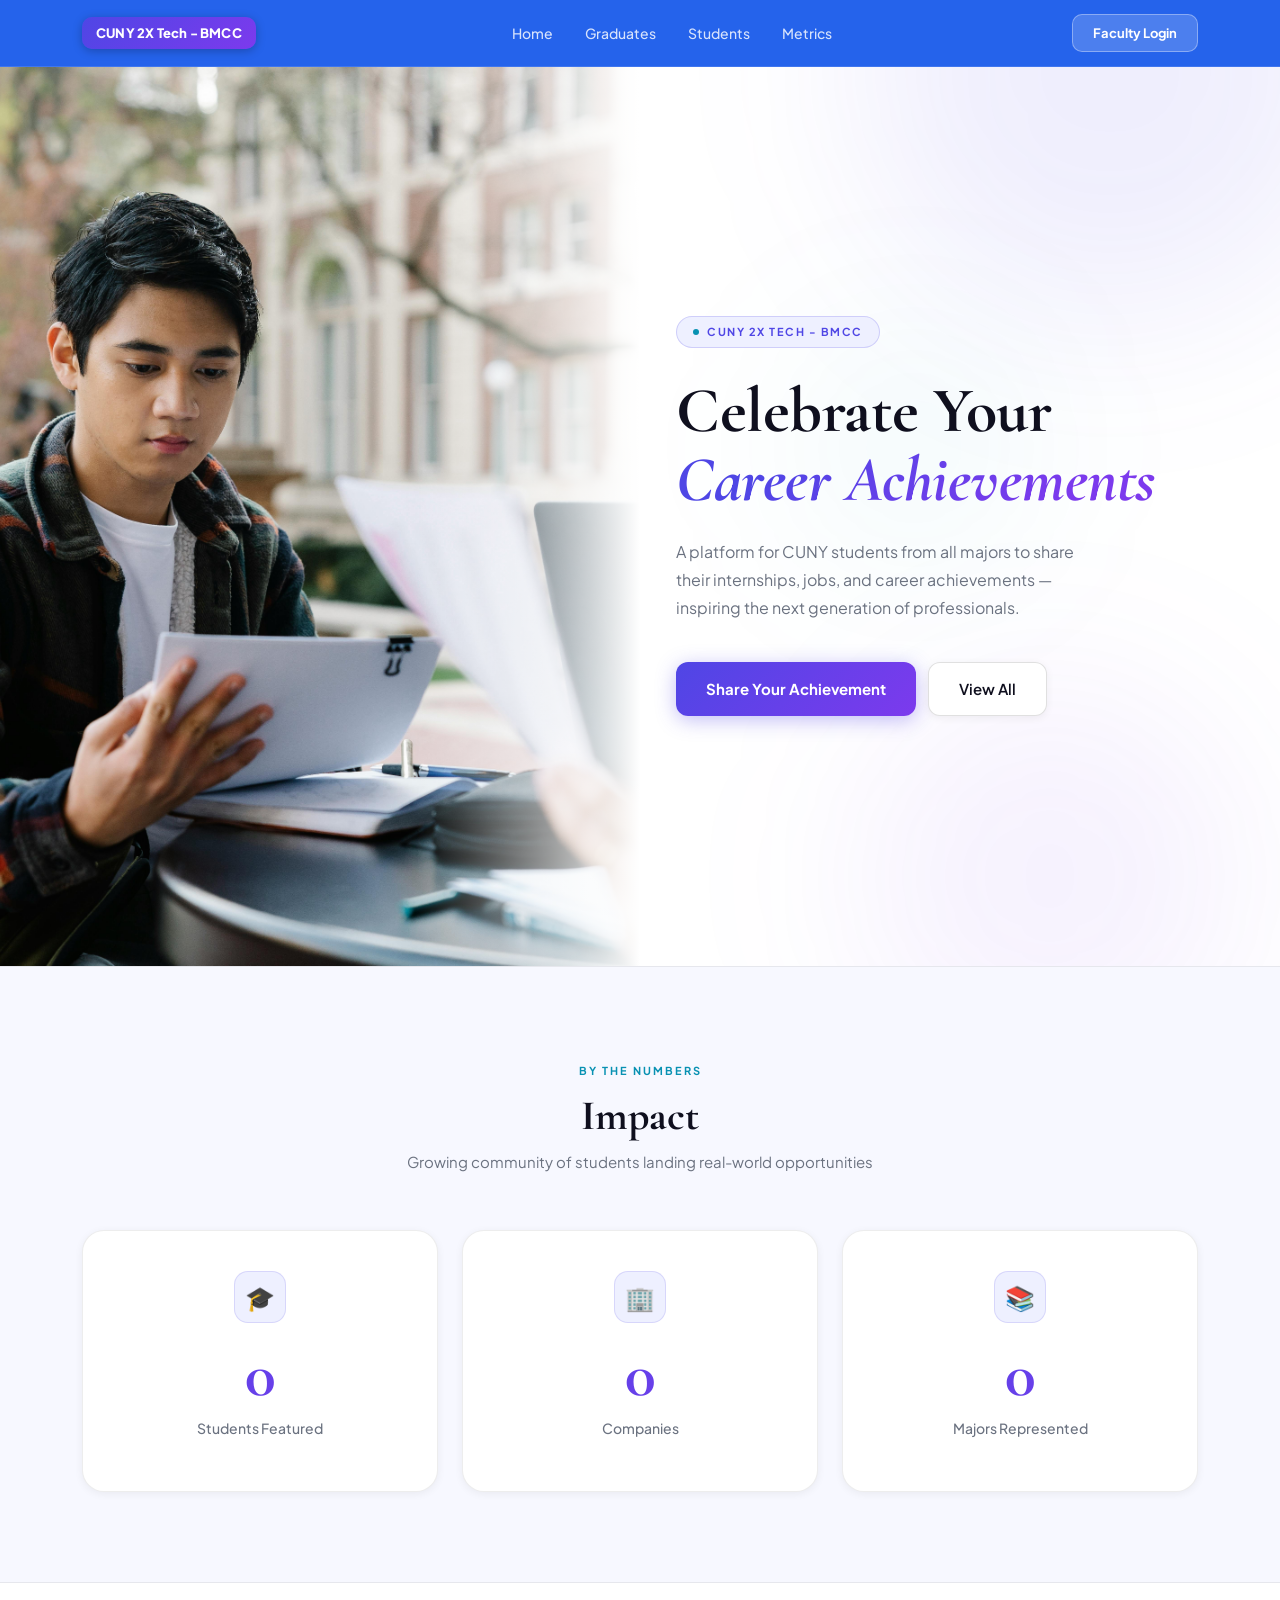
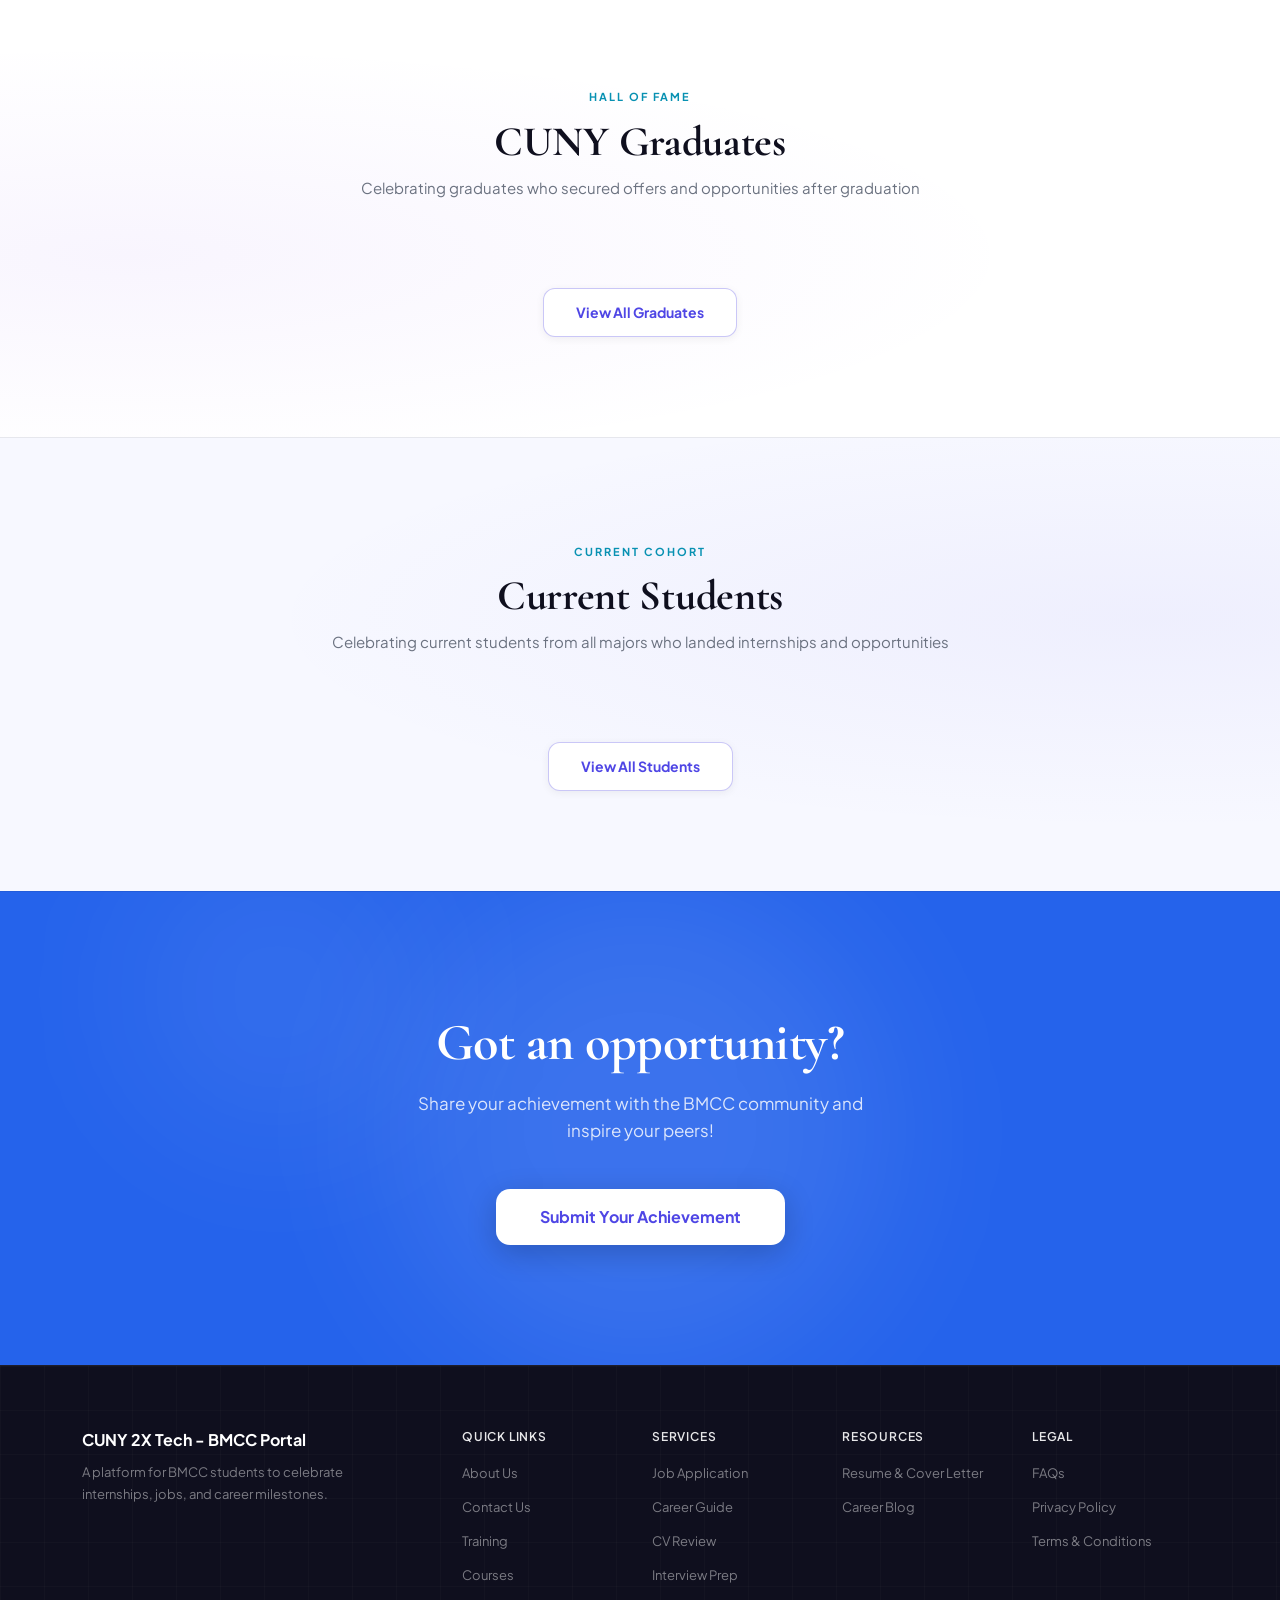
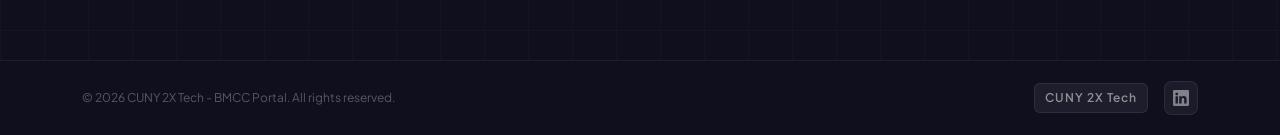
==== commit fbd2c04b: "Add dynamic metrics, major field, login fix, students page, view all buttons" ====
--- a/index.html
+++ b/index.html
@@ -95,7 +95,7 @@
           <div class="metrics-card">
             <div class="metric-icon">🏢</div>
             <span class="metric-number" data-target="7">0</span>
-            <p class="metric-label">Partner Companies</p>
+            <p class="metric-label">Companies</p>
           </div>
         </div>
         <div class="col-md-4 reveal delay-3">
